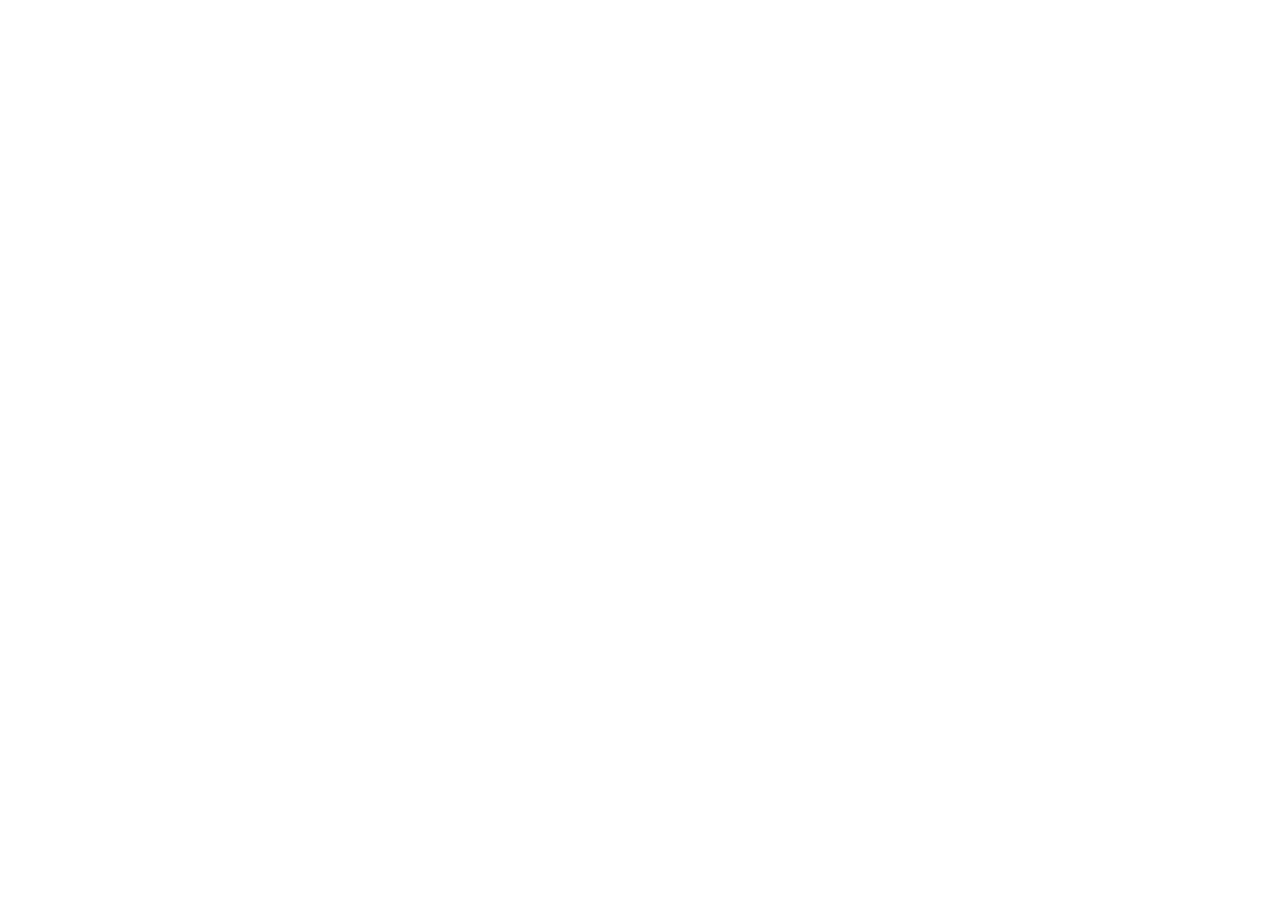
==== index.html @ b5d24f2c "Add files via upload" ====
<!doctype html><html lang="id"><head><meta charset="utf-8"><meta name="viewport" content="width=device-width,initial-scale=1"><title>Admin - Poltekkes Kemenkes Aceh</title></head><body><script src="https://unpkg.com/netlify-cms@2.10.192/dist/netlify-cms.js"></script></body></html>
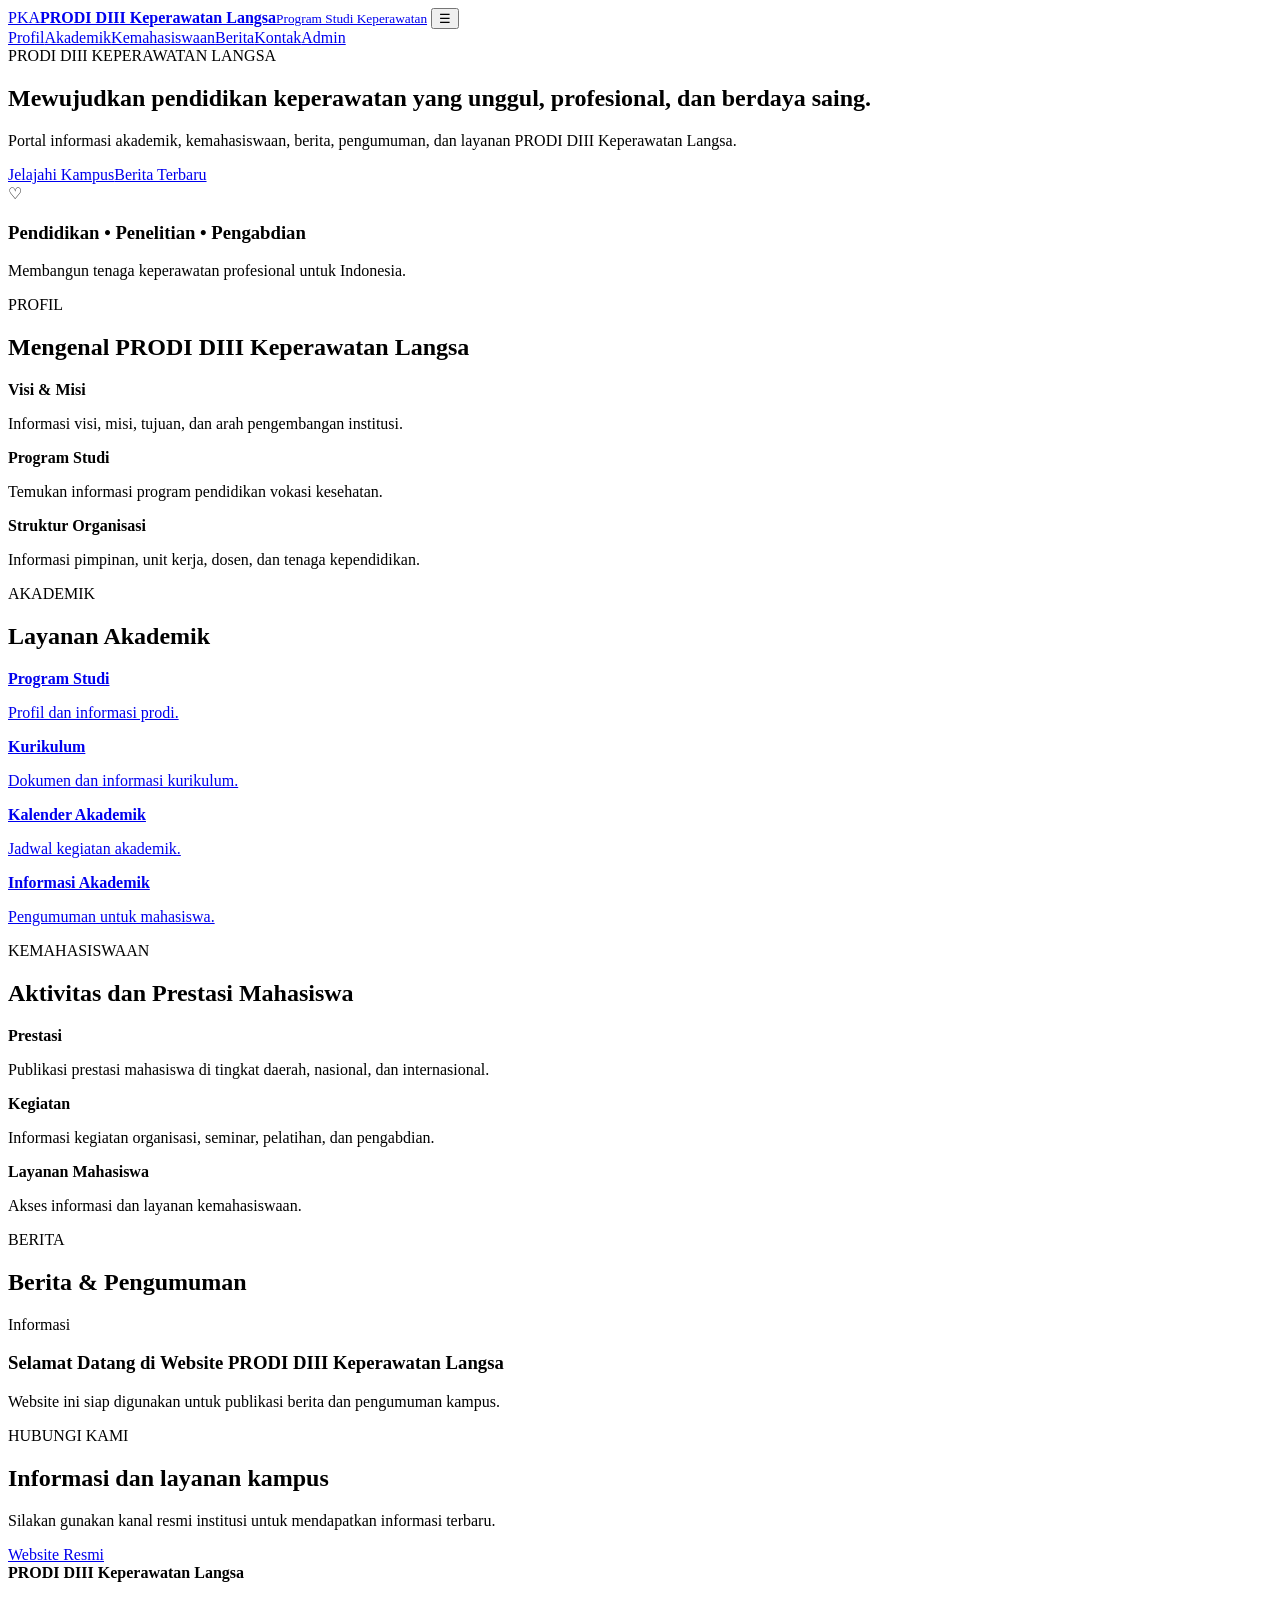
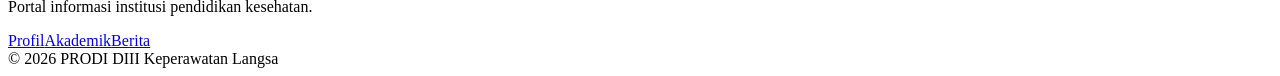
==== commit 281ce870: "Update index.html" ====
--- a/index.html
+++ b/index.html
@@ -1 +1,26 @@
-<!doctype html><html lang="id"><head><meta charset="utf-8"><meta name="viewport" content="width=device-width,initial-scale=1"><title>Admin - Poltekkes Kemenkes Aceh</title></head><body><script src="https://unpkg.com/netlify-cms@2.10.192/dist/netlify-cms.js"></script></body></html>+<!doctype html>
+<html lang="id">
+<head>
+<meta charset="utf-8"><meta name="viewport" content="width=device-width,initial-scale=1">
+<title>PRODI DIII Keperawatan Langsa</title><meta name="description" content="Website resmi PRODI DIII Keperawatan Langsa">
+<link rel="stylesheet" href="assets/style.css">
+</head>
+<body>
+<header class="header"><div class="container nav">
+<a class="brand" href="/"><span class="logo">PKA</span><span><b>PRODI DIII Keperawatan Langsa</b><small>Program Studi Keperawatan</small></span></a>
+<button class="menu" onclick="document.querySelector('.links').classList.toggle('show')">☰</button>
+<nav class="links"><a href="#profil">Profil</a><a href="#akademik">Akademik</a><a href="#kemahasiswaan">Kemahasiswaan</a><a href="#berita">Berita</a><a href="#kontak">Kontak</a><a class="admin" href="/admin/">Admin</a></nav>
+</div></header>
+<main>
+<section class="hero"><div class="container hero-grid"><div><span class="eyebrow">PRODI DIII KEPERAWATAN LANGSA</span><h1>Mewujudkan pendidikan keperawatan yang unggul, profesional, dan berdaya saing.</h1><p>Portal informasi akademik, kemahasiswaan, berita, pengumuman, dan layanan PRODI DIII Keperawatan Langsa.</p><div class="actions"><a class="btn primary" href="#profil">Jelajahi Kampus</a><a class="btn" href="#berita">Berita Terbaru</a></div></div><div class="hero-card"><div class="circle">♡</div><h3>Pendidikan • Penelitian • Pengabdian</h3><p>Membangun tenaga keperawatan profesional untuk Indonesia.</p></div></div></section>
+<section id="profil" class="section"><div class="container"><div class="section-head"><span>PROFIL</span><h2>Mengenal PRODI DIII Keperawatan Langsa</h2></div><div class="cards three"><article><b>Visi & Misi</b><p>Informasi visi, misi, tujuan, dan arah pengembangan institusi.</p></article><article><b>Program Studi</b><p>Temukan informasi program pendidikan vokasi kesehatan.</p></article><article><b>Struktur Organisasi</b><p>Informasi pimpinan, unit kerja, dosen, dan tenaga kependidikan.</p></article></div></div></section>
+<section id="akademik" class="section soft"><div class="container"><div class="section-head"><span>AKADEMIK</span><h2>Layanan Akademik</h2></div><div class="cards four"><a href="#"><b>Program Studi</b><p>Profil dan informasi prodi.</p></a><a href="#"><b>Kurikulum</b><p>Dokumen dan informasi kurikulum.</p></a><a href="#"><b>Kalender Akademik</b><p>Jadwal kegiatan akademik.</p></a><a href="#"><b>Informasi Akademik</b><p>Pengumuman untuk mahasiswa.</p></a></div></div></section>
+<section id="kemahasiswaan" class="section"><div class="container"><div class="section-head"><span>KEMAHASISWAAN</span><h2>Aktivitas dan Prestasi Mahasiswa</h2></div><div class="cards three"><article><b>Prestasi</b><p>Publikasi prestasi mahasiswa di tingkat daerah, nasional, dan internasional.</p></article><article><b>Kegiatan</b><p>Informasi kegiatan organisasi, seminar, pelatihan, dan pengabdian.</p></article><article><b>Layanan Mahasiswa</b><p>Akses informasi dan layanan kemahasiswaan.</p></article></div></div></section>
+<section id="berita" class="section soft"><div class="container"><div class="section-head"><span>BERITA</span><h2>Berita & Pengumuman</h2></div><div id="posts" class="posts"><article class="post"><span>Informasi</span><h3>Selamat Datang di Website PRODI DIII Keperawatan Langsa</h3><p>Website ini siap digunakan untuk publikasi berita dan pengumuman kampus.</p></article></div></div></section>
+<section id="kontak" class="section contact"><div class="container contact-box"><div><span>HUBUNGI KAMI</span><h2>Informasi dan layanan kampus</h2><p>Silakan gunakan kanal resmi institusi untuk mendapatkan informasi terbaru.</p></div><a class="btn primary" href="https://prokeplangsa.netlify.app/" target="_blank" rel="noopener">Website Resmi</a></div></section>
+</main>
+<footer><div class="container footer"><div><b>PRODI DIII Keperawatan Langsa</b><p>Portal informasi institusi pendidikan kesehatan.</p></div><div><a href="#profil">Profil</a><a href="#akademik">Akademik</a><a href="#berita">Berita</a></div></div><div class="copyright">© 2026 PRODI DIII Keperawatan Langsa</div></footer>
+<script>
+fetch('/content/posts/index.json').then(r=>r.ok?r.json():[]).then(posts=>{if(!Array.isArray(posts)||!posts.length)return;document.getElementById('posts').innerHTML=posts.slice(0,6).map(p=>`<article class="post"><span>${p.category||'Berita'}</span><h3>${p.title}</h3><p>${p.description||''}</p></article>`).join('')}).catch(()=>{});
+</script>
+</body></html>
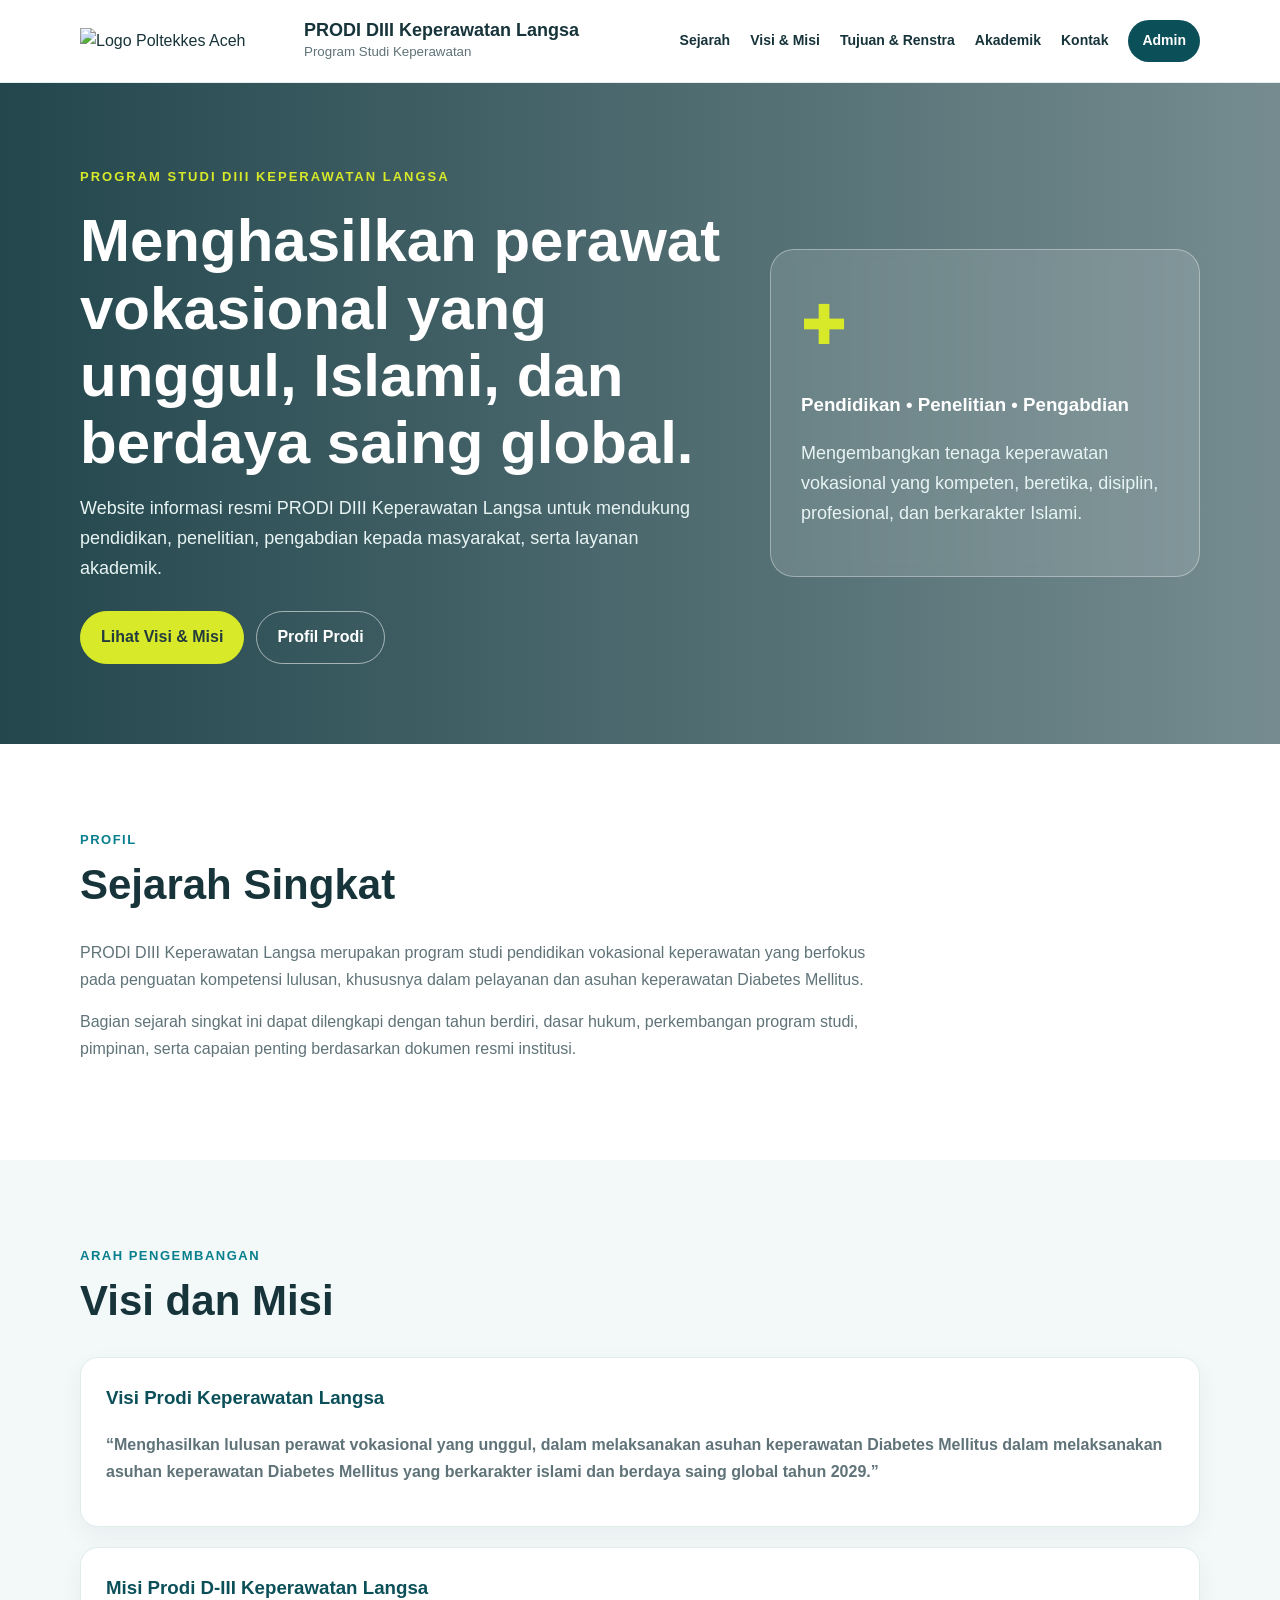
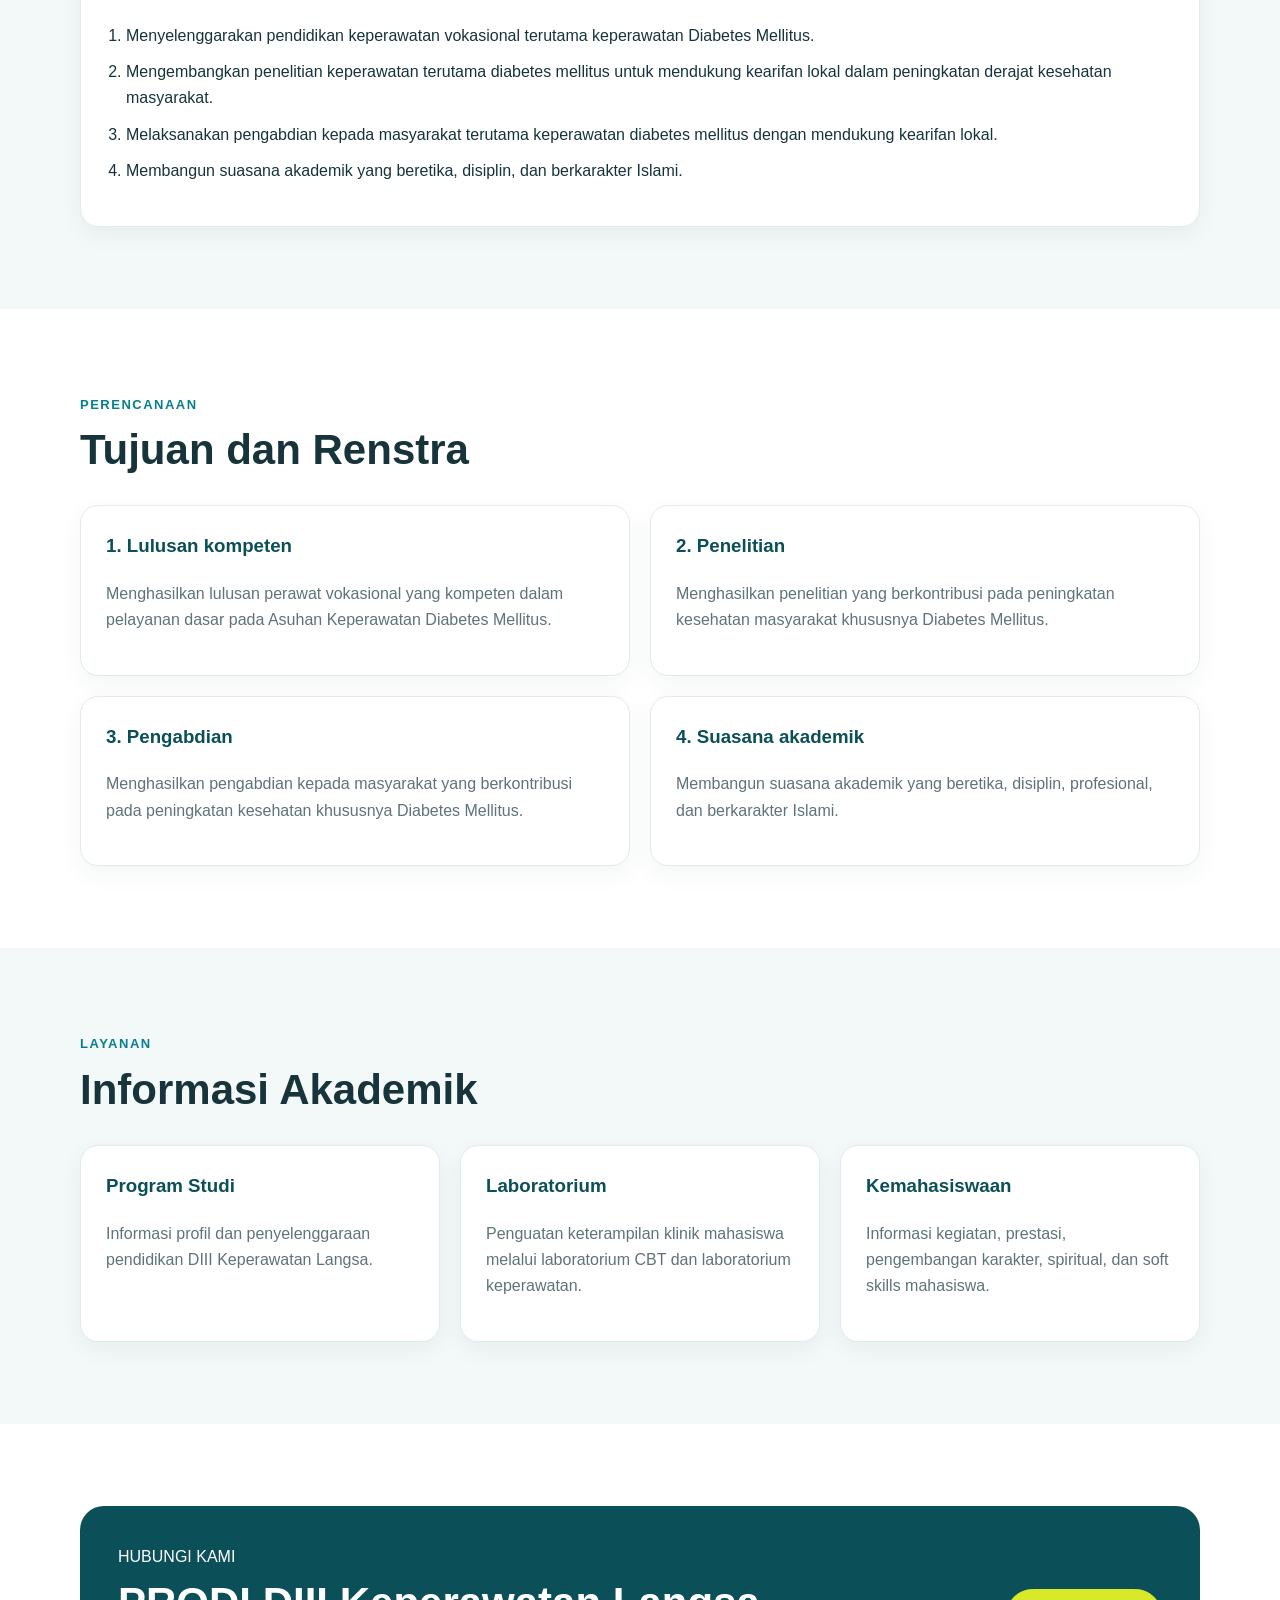
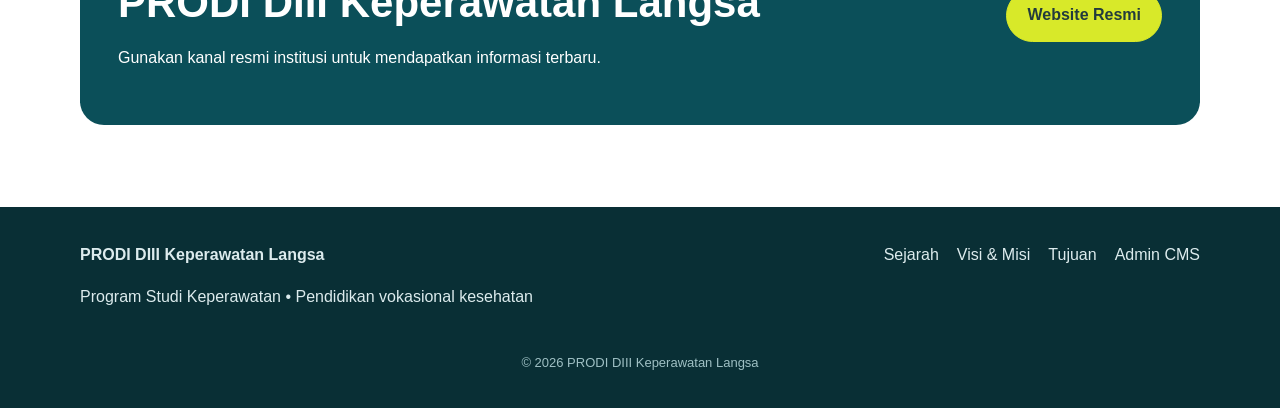
==== commit e42d20fc: "Add files via upload" ====
--- a/index.html
+++ b/index.html
@@ -1,26 +1,175 @@
 <!doctype html>
 <html lang="id">
 <head>
-<meta charset="utf-8"><meta name="viewport" content="width=device-width,initial-scale=1">
-<title>PRODI DIII Keperawatan Langsa</title><meta name="description" content="Website resmi PRODI DIII Keperawatan Langsa">
-<link rel="stylesheet" href="assets/style.css">
+  <meta charset="utf-8">
+  <meta name="viewport" content="width=device-width,initial-scale=1">
+  <title>PRODI DIII Keperawatan Langsa</title>
+  <meta name="description" content="Website resmi Program Studi DIII Keperawatan Langsa">
+  <style>
+    :root{--primary:#087f8c;--secondary:#0b4f59;--accent:#d8e929;--ink:#17343a;--muted:#5f7378;--light:#f3f8f8;--white:#fff}
+    *{box-sizing:border-box;scroll-behavior:smooth}
+    body{margin:0;font-family:Arial,Helvetica,sans-serif;color:var(--ink);line-height:1.65;background:#fff}
+    a{text-decoration:none;color:inherit}
+    .container{width:min(1120px,92%);margin:auto}
+    .header{position:sticky;top:0;z-index:20;background:rgba(255,255,255,.96);border-bottom:1px solid #e5eeee;backdrop-filter:blur(8px)}
+    .nav{min-height:82px;display:flex;align-items:center;justify-content:space-between;gap:20px}
+    .brand{display:flex;align-items:center;gap:14px;min-width:0}
+    .brand img{width:210px;max-height:62px;object-fit:contain}
+    .brand-text{display:flex;flex-direction:column}
+    .brand-text b{font-size:18px;line-height:1.25}
+    .brand-text small{color:var(--muted)}
+    .links{display:flex;align-items:center;gap:20px;font-size:14px;font-weight:700}
+    .links a:hover{color:var(--primary)}
+    .admin{padding:9px 14px;border-radius:999px;background:var(--secondary);color:#fff}
+    .menu{display:none;border:0;background:var(--secondary);color:#fff;border-radius:8px;padding:8px 12px;font-size:20px}
+    .hero{color:#fff;background:linear-gradient(90deg,rgba(4,45,52,.88),rgba(4,45,52,.55)),url("assets/background.jpg") center/cover;min-height:560px;display:flex;align-items:center}
+    .hero-grid{display:grid;grid-template-columns:1.2fr .8fr;gap:45px;align-items:center;padding:80px 0}
+    .eyebrow{color:var(--accent);font-size:13px;font-weight:800;letter-spacing:2px}
+    h1{font-size:clamp(34px,5vw,60px);line-height:1.12;margin:18px 0}
+    .hero p{font-size:18px;max-width:680px;color:#e8f4f4}
+    .actions{display:flex;flex-wrap:wrap;gap:12px;margin-top:28px}
+    .btn{display:inline-block;padding:12px 20px;border-radius:999px;border:1px solid rgba(255,255,255,.55);font-weight:800}
+    .btn.primary{background:var(--accent);color:#233b3d;border-color:var(--accent)}
+    .hero-card{background:rgba(255,255,255,.13);border:1px solid rgba(255,255,255,.35);padding:30px;border-radius:24px;backdrop-filter:blur(5px)}
+    .hero-card .symbol{font-size:55px;color:var(--accent)}
+    .section{padding:82px 0}
+    .soft{background:var(--light)}
+    .section-head{margin-bottom:30px}
+    .section-head span{color:var(--primary);font-weight:800;letter-spacing:1.5px;font-size:13px}
+    h2{font-size:clamp(28px,4vw,42px);line-height:1.2;margin:8px 0}
+    .lead{color:var(--muted);max-width:800px}
+    .cards{display:grid;gap:20px}
+    .three{grid-template-columns:repeat(3,1fr)}
+    .two{grid-template-columns:repeat(2,1fr)}
+    .card{background:#fff;border:1px solid #e0ebec;border-radius:18px;padding:25px;box-shadow:0 8px 24px rgba(17,66,72,.05)}
+    .card h3{margin-top:0;color:var(--secondary)}
+    .card p{color:var(--muted)}
+    .list{padding-left:20px}
+    .list li{margin:10px 0}
+    .contact-box{background:var(--secondary);color:#fff;border-radius:24px;padding:38px;display:flex;justify-content:space-between;align-items:center;gap:25px}
+    footer{background:#092f35;color:#dcebed;padding:35px 0}
+    .footer{display:flex;justify-content:space-between;gap:25px;flex-wrap:wrap}
+    .footer-links{display:flex;gap:18px;flex-wrap:wrap}
+    .copyright{text-align:center;color:#9fc0c4;margin-top:25px;font-size:13px}
+    @media(max-width:850px){
+      .links{display:none;position:absolute;left:4%;right:4%;top:78px;background:#fff;padding:18px;border:1px solid #e5eeee;border-radius:14px;flex-direction:column;align-items:stretch}
+      .links.show{display:flex}
+      .menu{display:block}
+      .hero-grid,.two,.three{grid-template-columns:1fr}
+      .hero{min-height:auto}
+      .hero-grid{padding:65px 0}
+      .brand img{width:145px}
+      .brand-text b{font-size:14px}
+      .brand-text small{font-size:12px}
+      .contact-box{align-items:flex-start;flex-direction:column}
+    }
+  </style>
 </head>
 <body>
-<header class="header"><div class="container nav">
-<a class="brand" href="/"><span class="logo">PKA</span><span><b>PRODI DIII Keperawatan Langsa</b><small>Program Studi Keperawatan</small></span></a>
-<button class="menu" onclick="document.querySelector('.links').classList.toggle('show')">☰</button>
-<nav class="links"><a href="#profil">Profil</a><a href="#akademik">Akademik</a><a href="#kemahasiswaan">Kemahasiswaan</a><a href="#berita">Berita</a><a href="#kontak">Kontak</a><a class="admin" href="/admin/">Admin</a></nav>
-</div></header>
+<header class="header">
+  <div class="container nav">
+    <a class="brand" href="/">
+      <img src="assets/logo.png" alt="Logo Poltekkes Aceh">
+      <span class="brand-text"><b>PRODI DIII Keperawatan Langsa</b><small>Program Studi Keperawatan</small></span>
+    </a>
+    <button class="menu" aria-label="Buka menu" onclick="document.querySelector('.links').classList.toggle('show')">☰</button>
+    <nav class="links">
+      <a href="#sejarah">Sejarah</a>
+      <a href="#visi-misi">Visi & Misi</a>
+      <a href="#tujuan">Tujuan & Renstra</a>
+      <a href="#akademik">Akademik</a>
+      <a href="#kontak">Kontak</a>
+      <a class="admin" href="/admin/">Admin</a>
+    </nav>
+  </div>
+</header>
+
 <main>
-<section class="hero"><div class="container hero-grid"><div><span class="eyebrow">PRODI DIII KEPERAWATAN LANGSA</span><h1>Mewujudkan pendidikan keperawatan yang unggul, profesional, dan berdaya saing.</h1><p>Portal informasi akademik, kemahasiswaan, berita, pengumuman, dan layanan PRODI DIII Keperawatan Langsa.</p><div class="actions"><a class="btn primary" href="#profil">Jelajahi Kampus</a><a class="btn" href="#berita">Berita Terbaru</a></div></div><div class="hero-card"><div class="circle">♡</div><h3>Pendidikan • Penelitian • Pengabdian</h3><p>Membangun tenaga keperawatan profesional untuk Indonesia.</p></div></div></section>
-<section id="profil" class="section"><div class="container"><div class="section-head"><span>PROFIL</span><h2>Mengenal PRODI DIII Keperawatan Langsa</h2></div><div class="cards three"><article><b>Visi & Misi</b><p>Informasi visi, misi, tujuan, dan arah pengembangan institusi.</p></article><article><b>Program Studi</b><p>Temukan informasi program pendidikan vokasi kesehatan.</p></article><article><b>Struktur Organisasi</b><p>Informasi pimpinan, unit kerja, dosen, dan tenaga kependidikan.</p></article></div></div></section>
-<section id="akademik" class="section soft"><div class="container"><div class="section-head"><span>AKADEMIK</span><h2>Layanan Akademik</h2></div><div class="cards four"><a href="#"><b>Program Studi</b><p>Profil dan informasi prodi.</p></a><a href="#"><b>Kurikulum</b><p>Dokumen dan informasi kurikulum.</p></a><a href="#"><b>Kalender Akademik</b><p>Jadwal kegiatan akademik.</p></a><a href="#"><b>Informasi Akademik</b><p>Pengumuman untuk mahasiswa.</p></a></div></div></section>
-<section id="kemahasiswaan" class="section"><div class="container"><div class="section-head"><span>KEMAHASISWAAN</span><h2>Aktivitas dan Prestasi Mahasiswa</h2></div><div class="cards three"><article><b>Prestasi</b><p>Publikasi prestasi mahasiswa di tingkat daerah, nasional, dan internasional.</p></article><article><b>Kegiatan</b><p>Informasi kegiatan organisasi, seminar, pelatihan, dan pengabdian.</p></article><article><b>Layanan Mahasiswa</b><p>Akses informasi dan layanan kemahasiswaan.</p></article></div></div></section>
-<section id="berita" class="section soft"><div class="container"><div class="section-head"><span>BERITA</span><h2>Berita & Pengumuman</h2></div><div id="posts" class="posts"><article class="post"><span>Informasi</span><h3>Selamat Datang di Website PRODI DIII Keperawatan Langsa</h3><p>Website ini siap digunakan untuk publikasi berita dan pengumuman kampus.</p></article></div></div></section>
-<section id="kontak" class="section contact"><div class="container contact-box"><div><span>HUBUNGI KAMI</span><h2>Informasi dan layanan kampus</h2><p>Silakan gunakan kanal resmi institusi untuk mendapatkan informasi terbaru.</p></div><a class="btn primary" href="https://prokeplangsa.netlify.app/" target="_blank" rel="noopener">Website Resmi</a></div></section>
+<section class="hero">
+  <div class="container hero-grid">
+    <div>
+      <span class="eyebrow">PROGRAM STUDI DIII KEPERAWATAN LANGSA</span>
+      <h1>Menghasilkan perawat vokasional yang unggul, Islami, dan berdaya saing global.</h1>
+      <p>Website informasi resmi PRODI DIII Keperawatan Langsa untuk mendukung pendidikan, penelitian, pengabdian kepada masyarakat, serta layanan akademik.</p>
+      <div class="actions">
+        <a class="btn primary" href="#visi-misi">Lihat Visi & Misi</a>
+        <a class="btn" href="#sejarah">Profil Prodi</a>
+      </div>
+    </div>
+    <div class="hero-card">
+      <div class="symbol">✚</div>
+      <h3>Pendidikan • Penelitian • Pengabdian</h3>
+      <p>Mengembangkan tenaga keperawatan vokasional yang kompeten, beretika, disiplin, profesional, dan berkarakter Islami.</p>
+    </div>
+  </div>
+</section>
+
+<section id="sejarah" class="section">
+  <div class="container">
+    <div class="section-head"><span>PROFIL</span><h2>Sejarah Singkat</h2></div>
+    <p class="lead">PRODI DIII Keperawatan Langsa merupakan program studi pendidikan vokasional keperawatan yang berfokus pada penguatan kompetensi lulusan, khususnya dalam pelayanan dan asuhan keperawatan Diabetes Mellitus.</p>
+    <p class="lead">Bagian sejarah singkat ini dapat dilengkapi dengan tahun berdiri, dasar hukum, perkembangan program studi, pimpinan, serta capaian penting berdasarkan dokumen resmi institusi.</p>
+  </div>
+</section>
+
+<section id="visi-misi" class="section soft">
+  <div class="container">
+    <div class="section-head"><span>ARAH PENGEMBANGAN</span><h2>Visi dan Misi</h2></div>
+    <div class="card">
+      <h3>Visi Prodi Keperawatan Langsa</h3>
+      <p><strong>“Menghasilkan lulusan perawat vokasional yang unggul, dalam melaksanakan asuhan keperawatan Diabetes Mellitus dalam melaksanakan asuhan keperawatan Diabetes Mellitus yang berkarakter islami dan berdaya saing global tahun 2029.”</strong></p>
+    </div>
+    <div class="card" style="margin-top:20px">
+      <h3>Misi Prodi D-III Keperawatan Langsa</h3>
+      <ol class="list">
+        <li>Menyelenggarakan pendidikan keperawatan vokasional terutama keperawatan Diabetes Mellitus.</li>
+        <li>Mengembangkan penelitian keperawatan terutama diabetes mellitus untuk mendukung kearifan lokal dalam peningkatan derajat kesehatan masyarakat.</li>
+        <li>Melaksanakan pengabdian kepada masyarakat terutama keperawatan diabetes mellitus dengan mendukung kearifan lokal.</li>
+        <li>Membangun suasana akademik yang beretika, disiplin, dan berkarakter Islami.</li>
+      </ol>
+    </div>
+  </div>
+</section>
+
+<section id="tujuan" class="section">
+  <div class="container">
+    <div class="section-head"><span>PERENCANAAN</span><h2>Tujuan dan Renstra</h2></div>
+    <div class="cards two">
+      <article class="card"><h3>1. Lulusan kompeten</h3><p>Menghasilkan lulusan perawat vokasional yang kompeten dalam pelayanan dasar pada Asuhan Keperawatan Diabetes Mellitus.</p></article>
+      <article class="card"><h3>2. Penelitian</h3><p>Menghasilkan penelitian yang berkontribusi pada peningkatan kesehatan masyarakat khususnya Diabetes Mellitus.</p></article>
+      <article class="card"><h3>3. Pengabdian</h3><p>Menghasilkan pengabdian kepada masyarakat yang berkontribusi pada peningkatan kesehatan khususnya Diabetes Mellitus.</p></article>
+      <article class="card"><h3>4. Suasana akademik</h3><p>Membangun suasana akademik yang beretika, disiplin, profesional, dan berkarakter Islami.</p></article>
+    </div>
+  </div>
+</section>
+
+<section id="akademik" class="section soft">
+  <div class="container">
+    <div class="section-head"><span>LAYANAN</span><h2>Informasi Akademik</h2></div>
+    <div class="cards three">
+      <article class="card"><h3>Program Studi</h3><p>Informasi profil dan penyelenggaraan pendidikan DIII Keperawatan Langsa.</p></article>
+      <article class="card"><h3>Laboratorium</h3><p>Penguatan keterampilan klinik mahasiswa melalui laboratorium CBT dan laboratorium keperawatan.</p></article>
+      <article class="card"><h3>Kemahasiswaan</h3><p>Informasi kegiatan, prestasi, pengembangan karakter, spiritual, dan soft skills mahasiswa.</p></article>
+    </div>
+  </div>
+</section>
+
+<section id="kontak" class="section">
+  <div class="container">
+    <div class="contact-box">
+      <div><span>HUBUNGI KAMI</span><h2>PRODI DIII Keperawatan Langsa</h2><p>Gunakan kanal resmi institusi untuk mendapatkan informasi terbaru.</p></div>
+      <a class="btn primary" href="https://prokeplangsa.netlify.app/" target="_blank" rel="noopener">Website Resmi</a>
+    </div>
+  </div>
+</section>
 </main>
-<footer><div class="container footer"><div><b>PRODI DIII Keperawatan Langsa</b><p>Portal informasi institusi pendidikan kesehatan.</p></div><div><a href="#profil">Profil</a><a href="#akademik">Akademik</a><a href="#berita">Berita</a></div></div><div class="copyright">© 2026 PRODI DIII Keperawatan Langsa</div></footer>
-<script>
-fetch('/content/posts/index.json').then(r=>r.ok?r.json():[]).then(posts=>{if(!Array.isArray(posts)||!posts.length)return;document.getElementById('posts').innerHTML=posts.slice(0,6).map(p=>`<article class="post"><span>${p.category||'Berita'}</span><h3>${p.title}</h3><p>${p.description||''}</p></article>`).join('')}).catch(()=>{});
-</script>
-</body></html>
+
+<footer>
+  <div class="container footer">
+    <div><b>PRODI DIII Keperawatan Langsa</b><p>Program Studi Keperawatan • Pendidikan vokasional kesehatan</p></div>
+    <div class="footer-links"><a href="#sejarah">Sejarah</a><a href="#visi-misi">Visi & Misi</a><a href="#tujuan">Tujuan</a><a href="/admin/">Admin CMS</a></div>
+  </div>
+  <div class="copyright">© 2026 PRODI DIII Keperawatan Langsa</div>
+</footer>
+</body>
+</html>
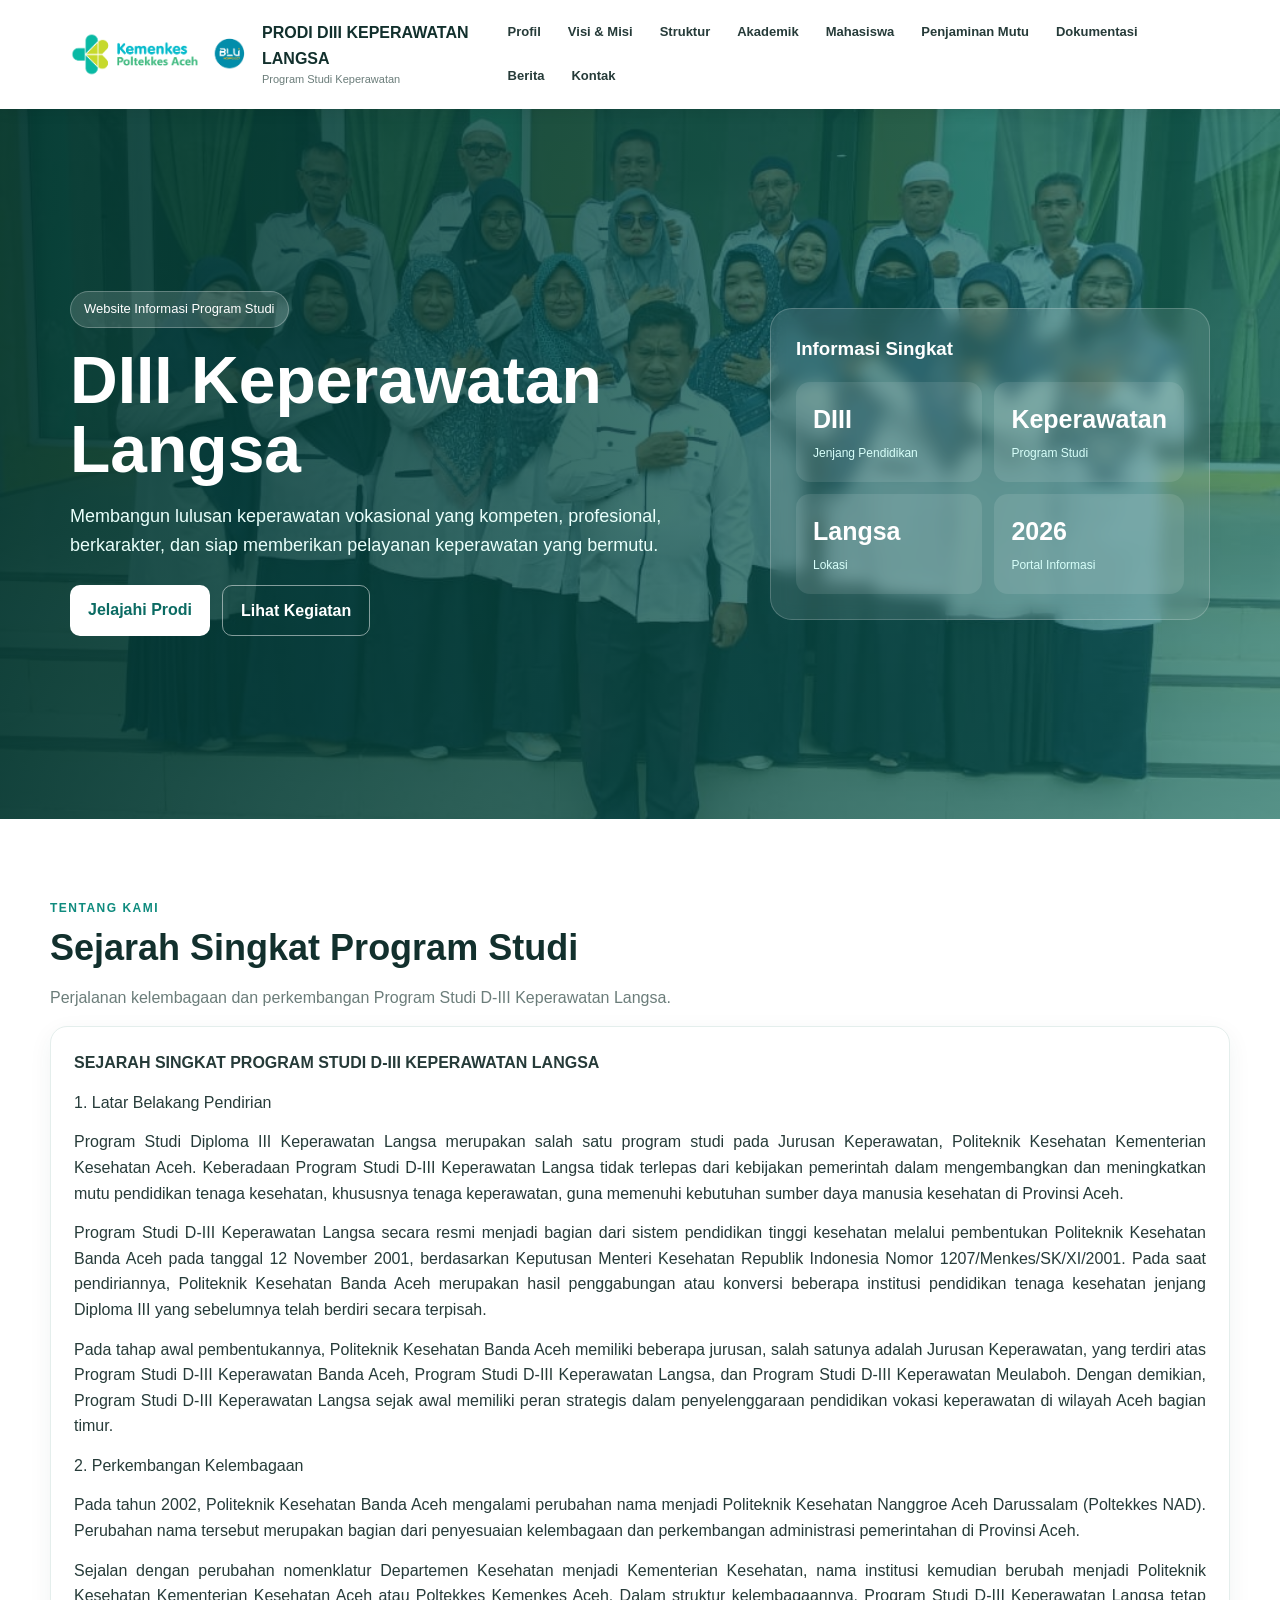
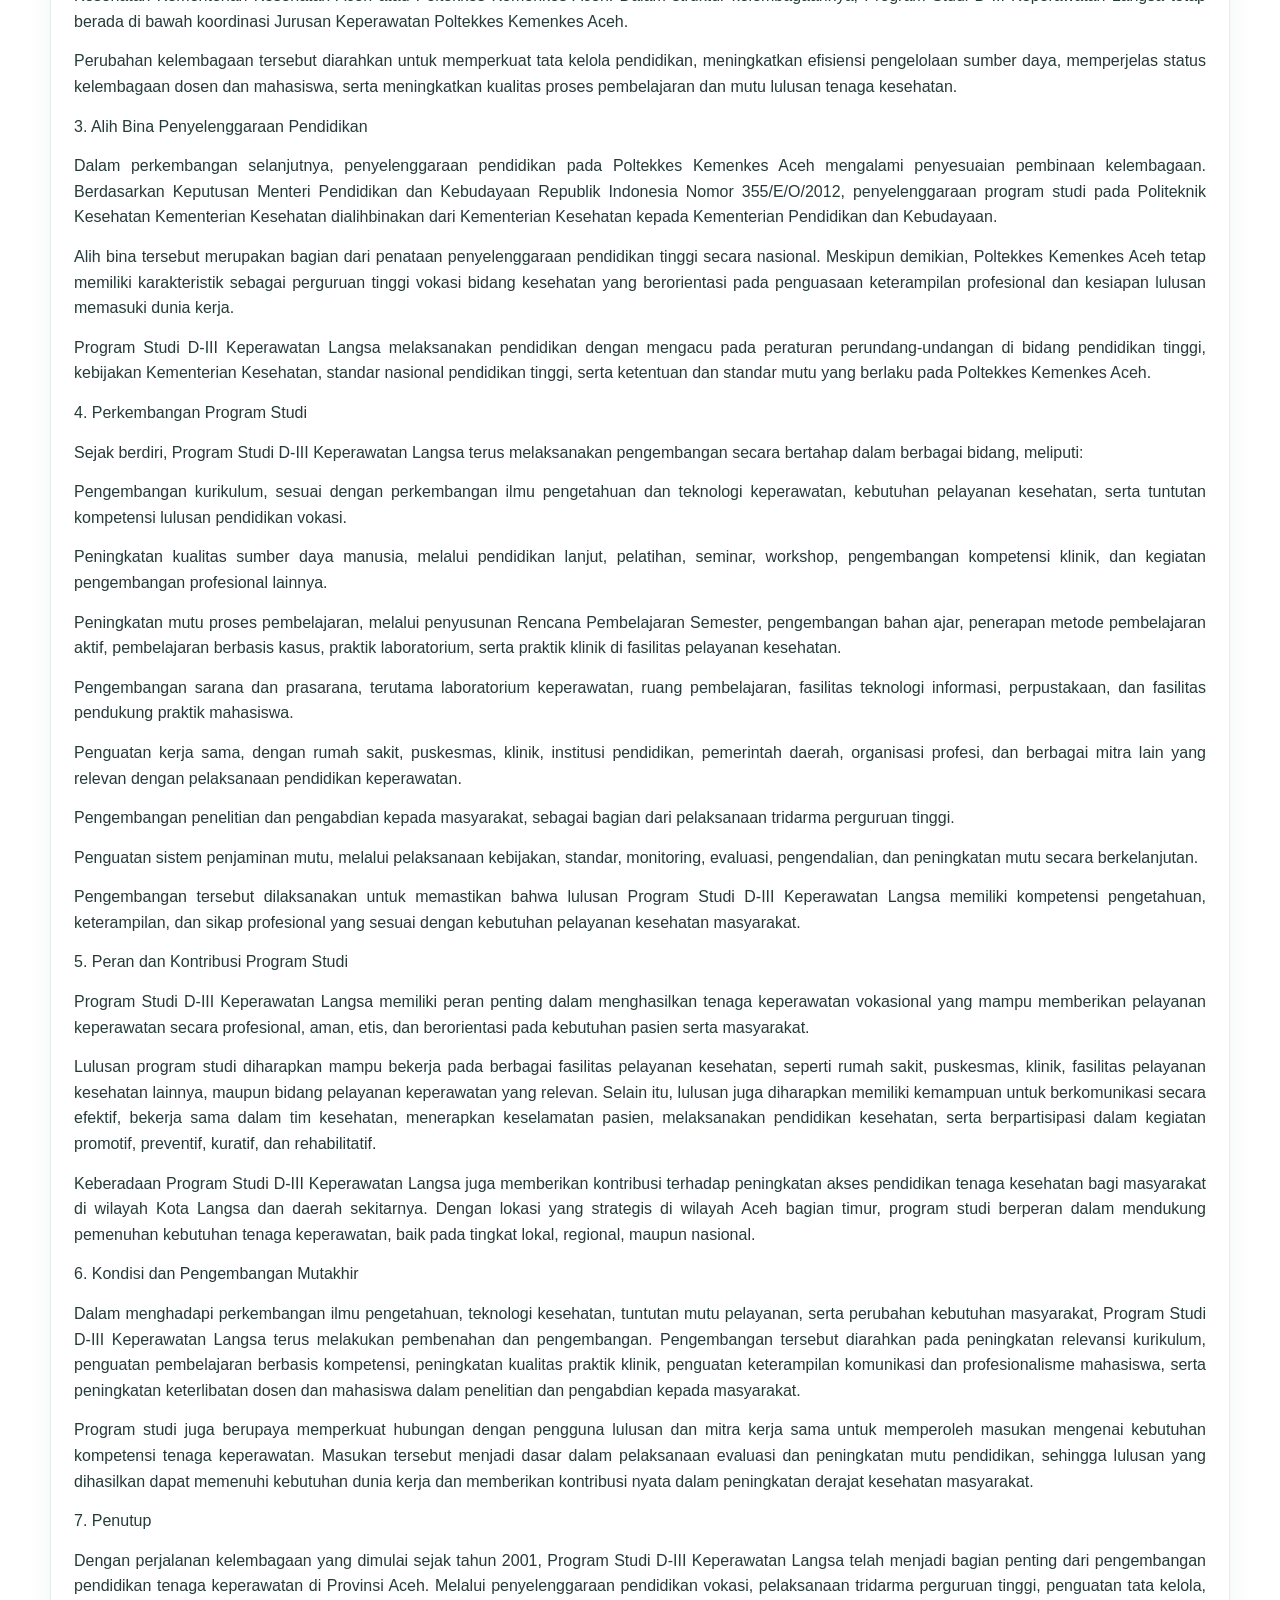
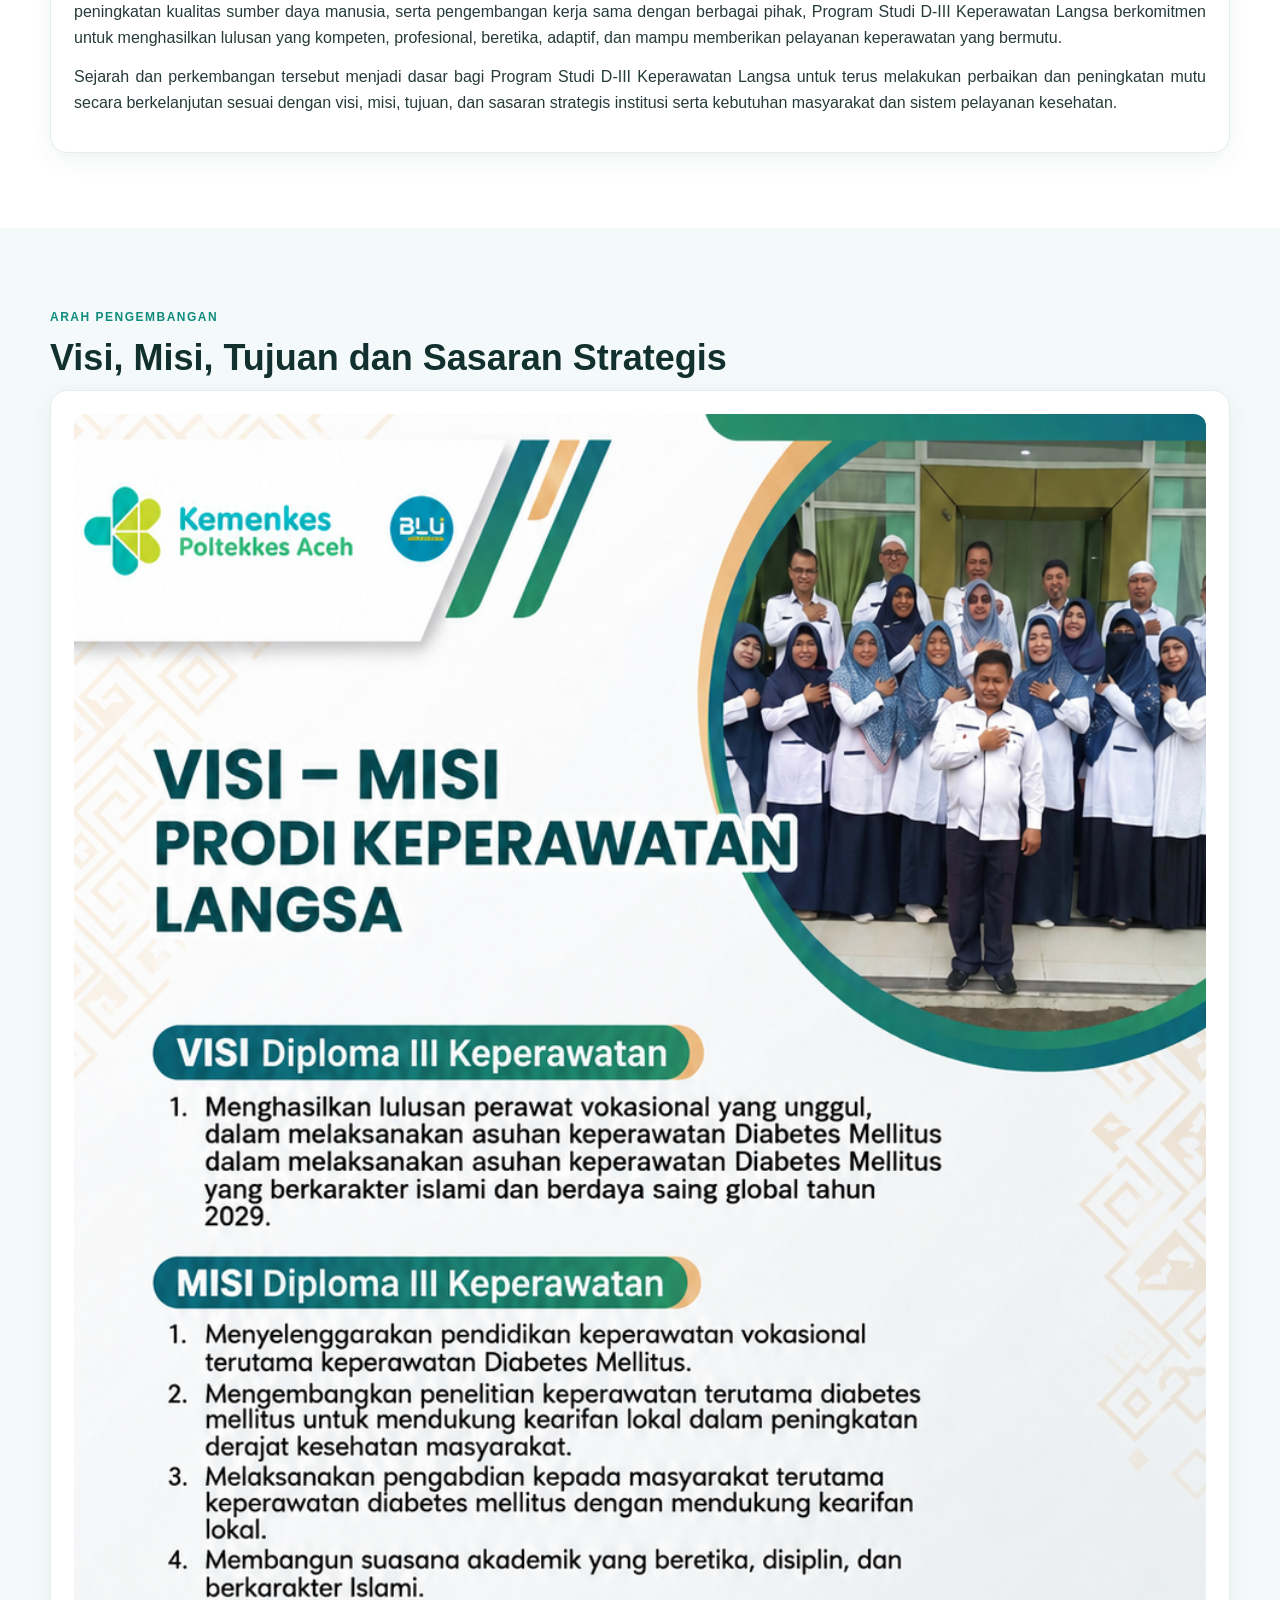
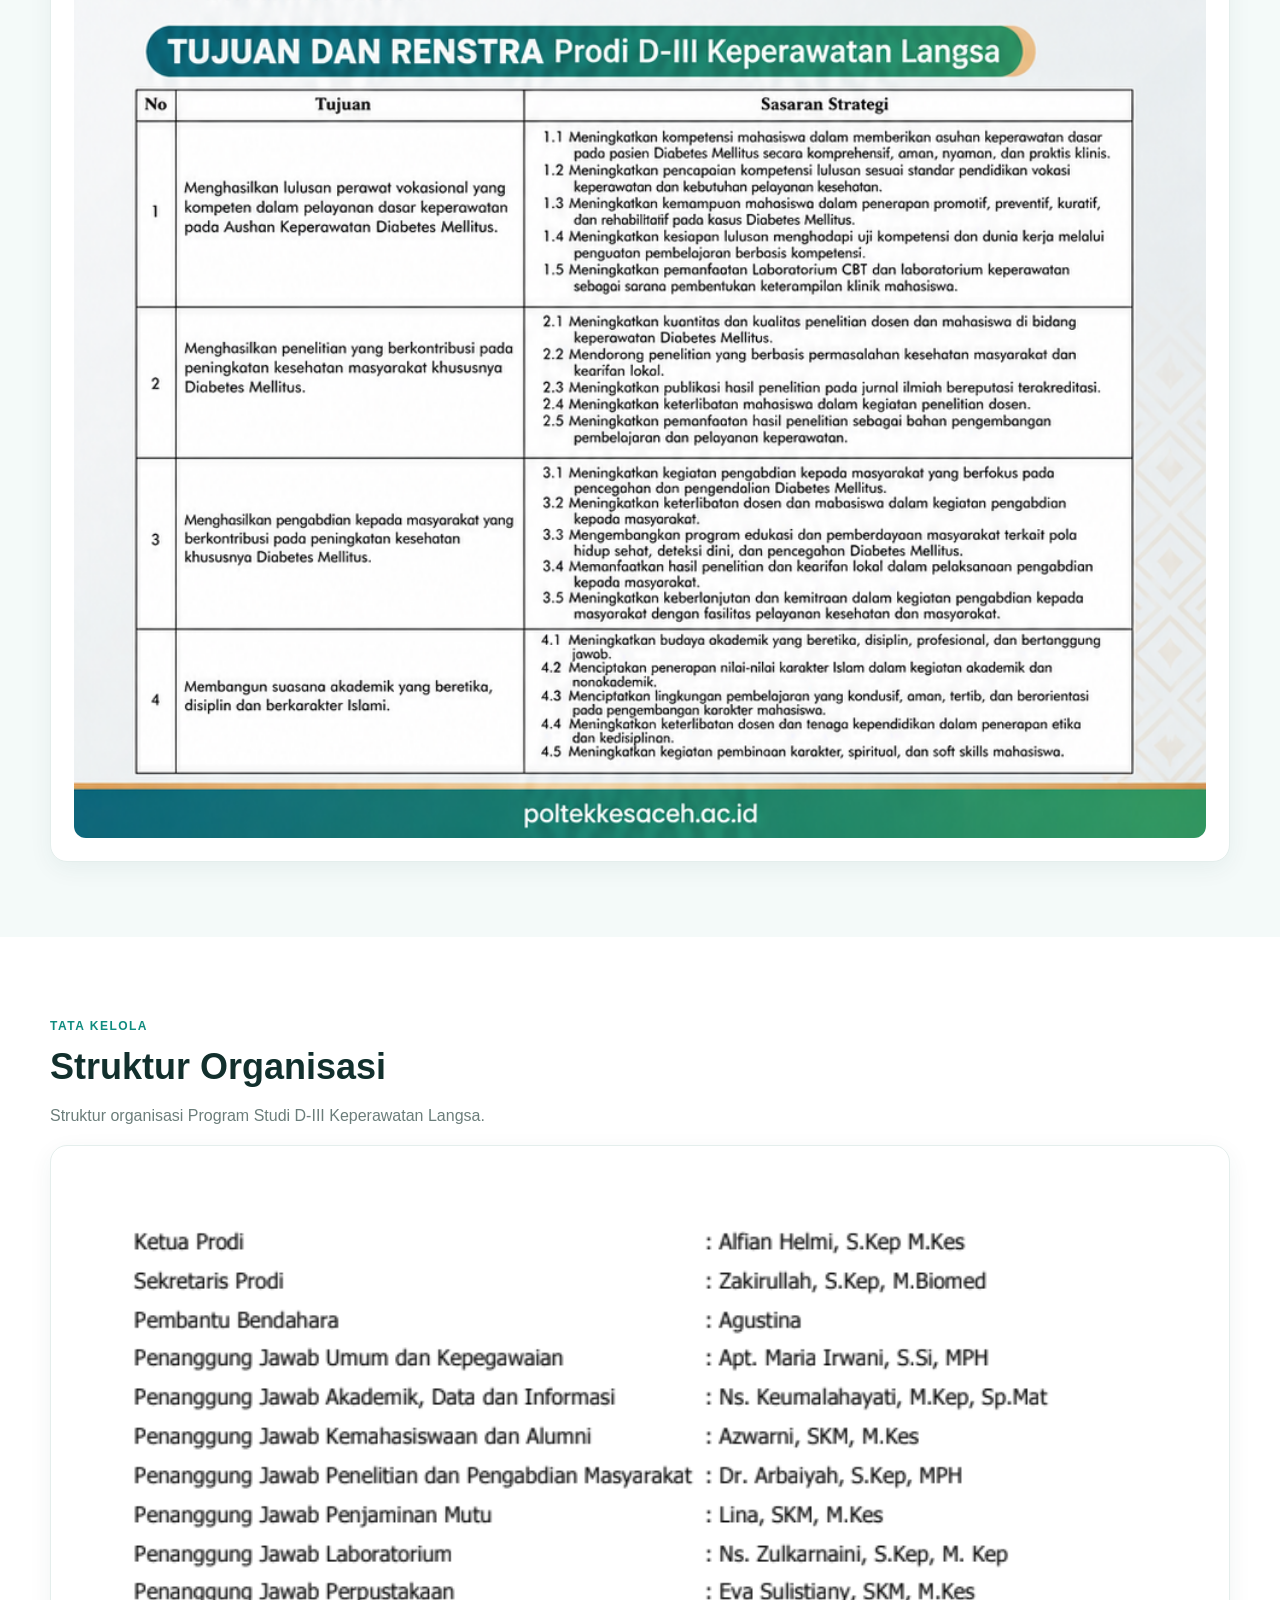
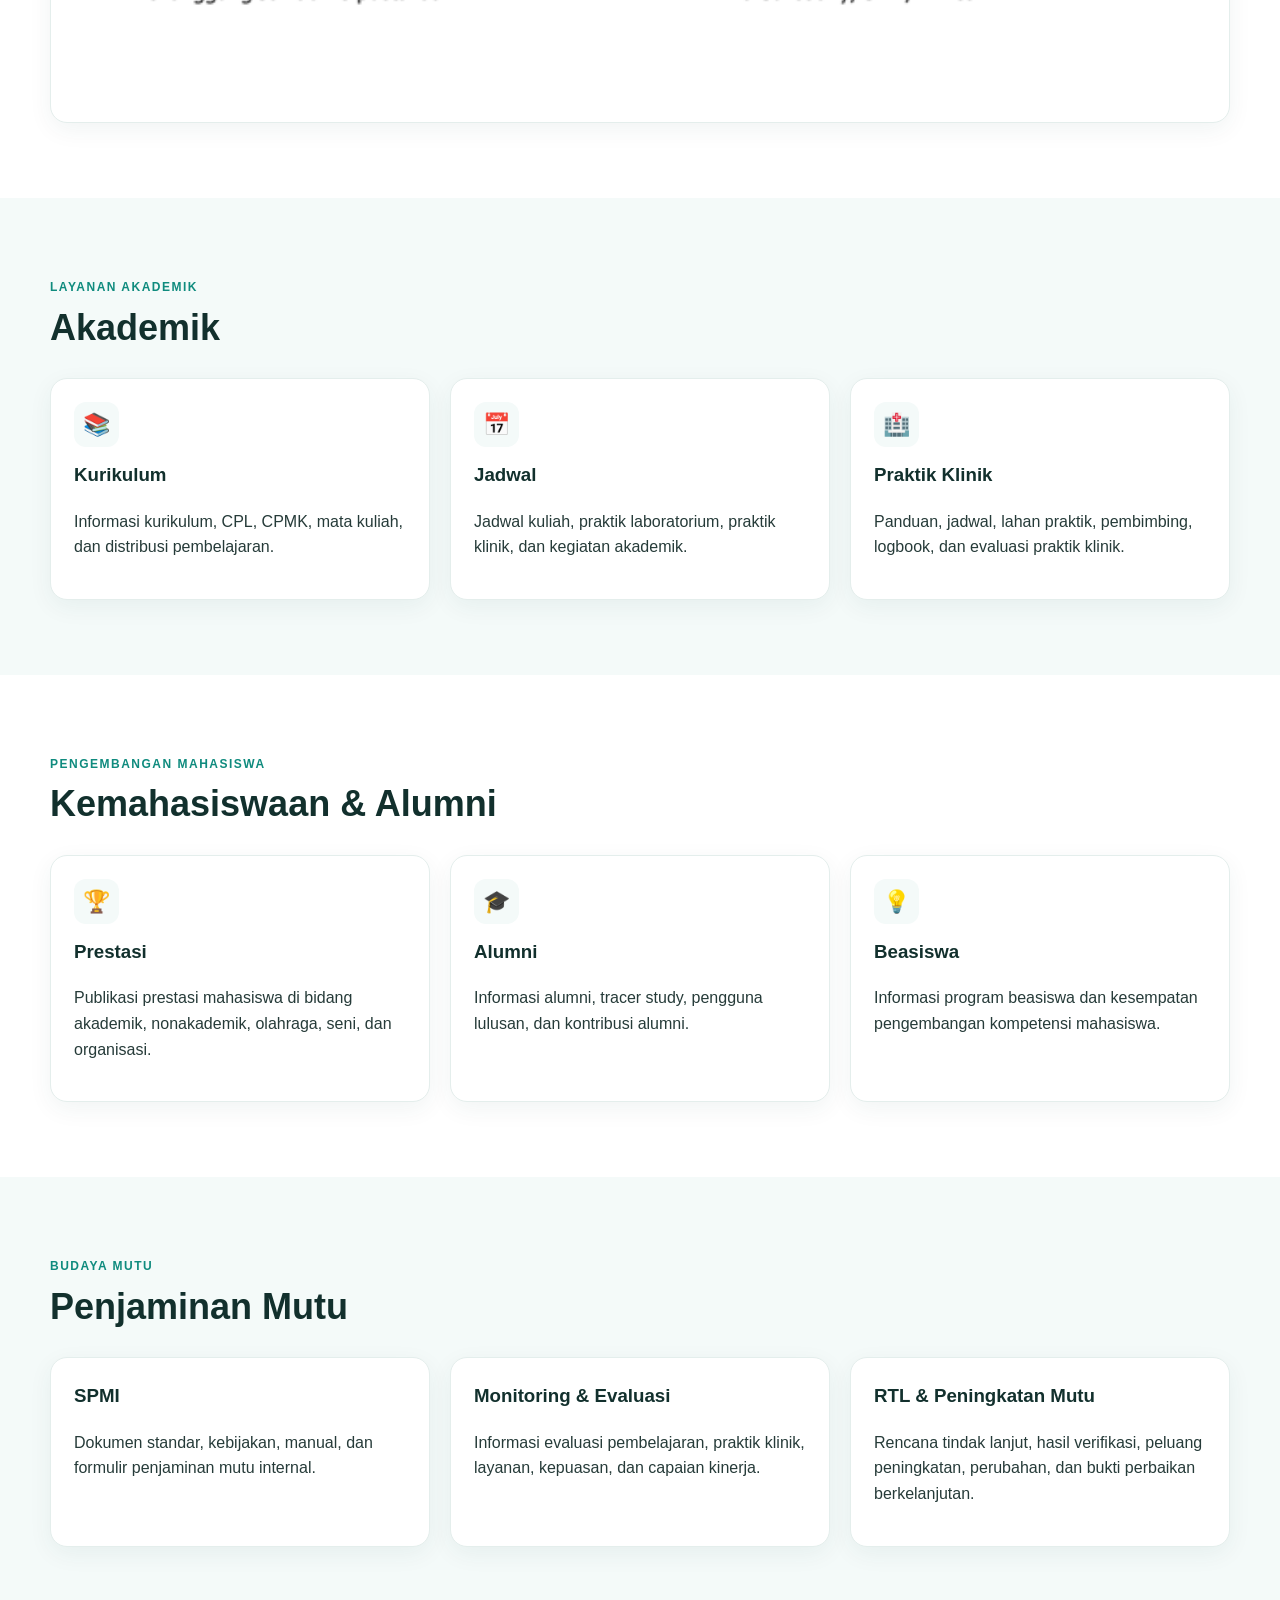
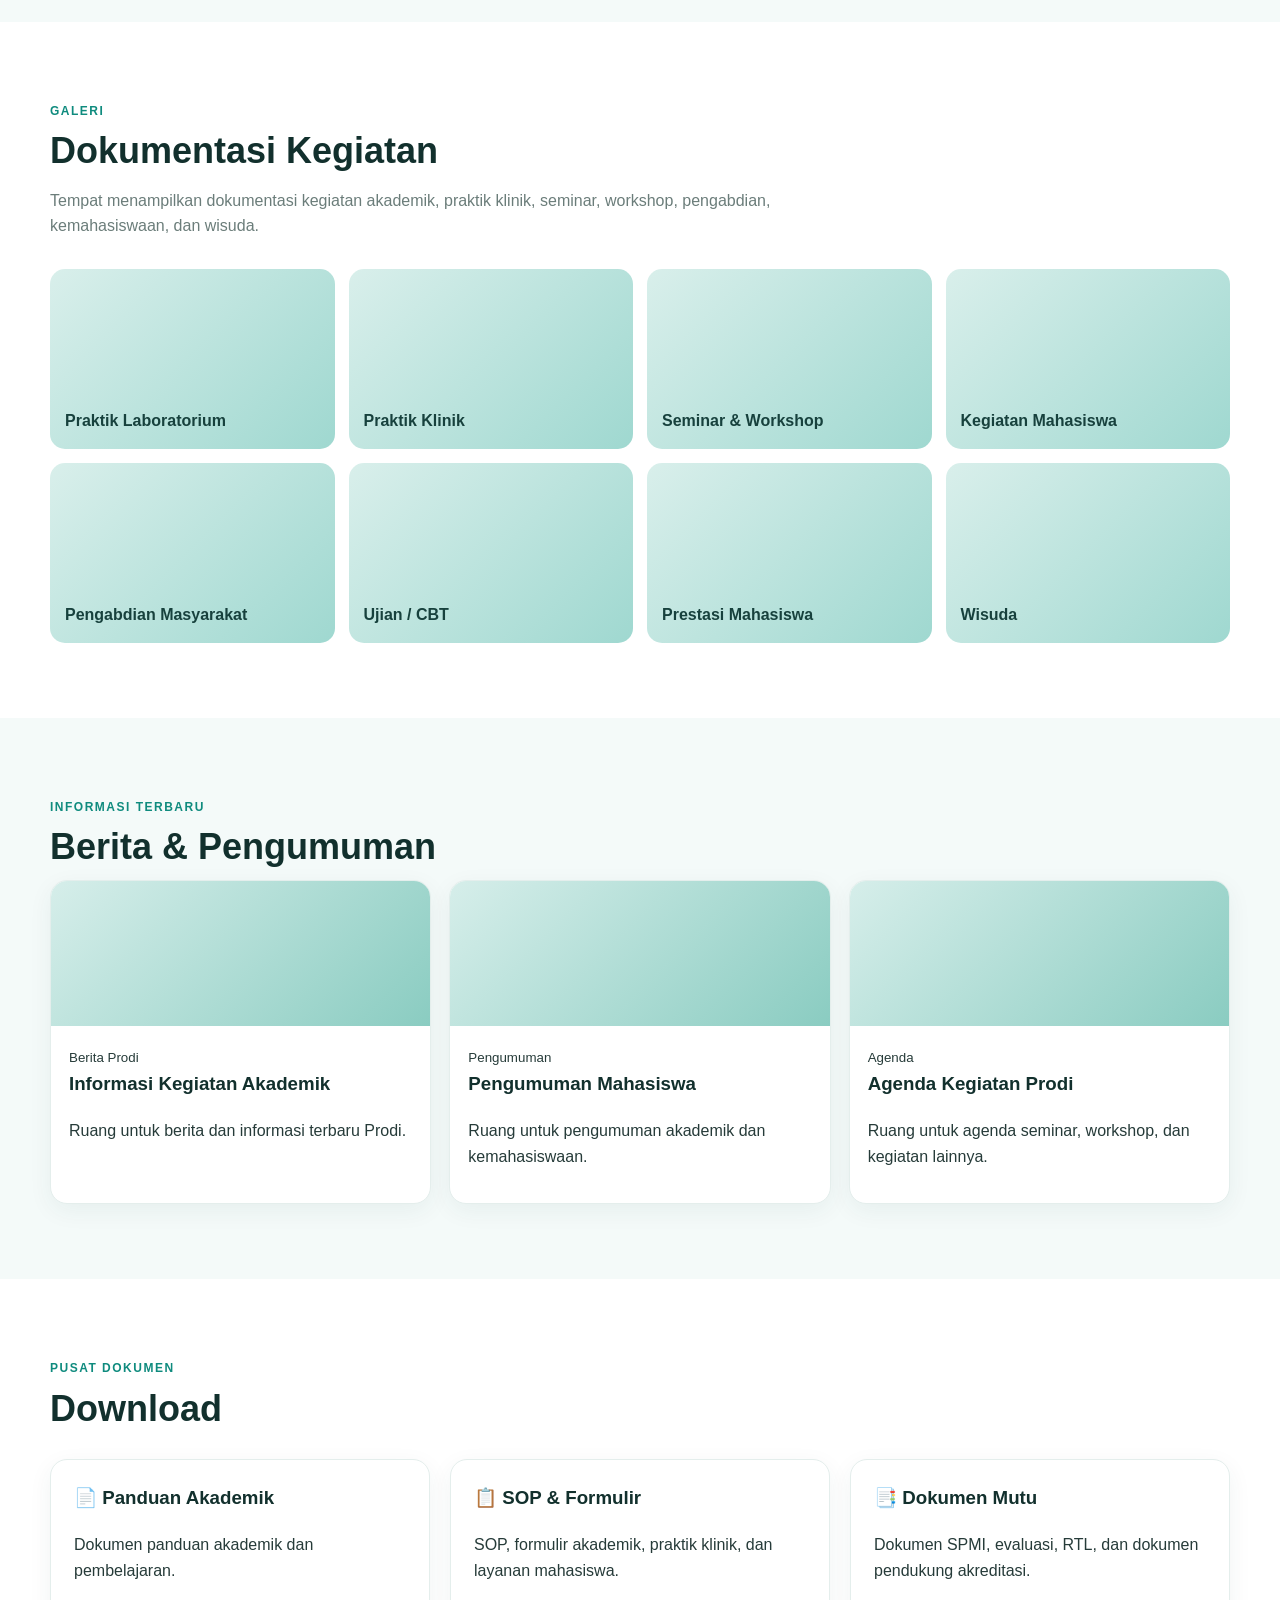
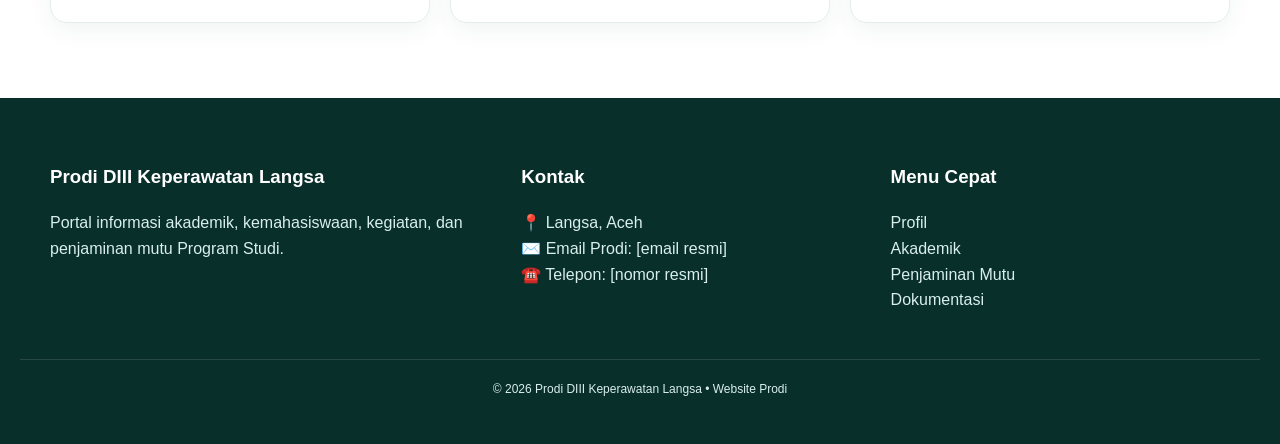
==== commit 71fbfd9a: "Add files via upload" ====
--- a/index.html
+++ b/index.html
@@ -1,175 +1,169 @@
-<!doctype html>
+<!DOCTYPE html>
 <html lang="id">
 <head>
-  <meta charset="utf-8">
-  <meta name="viewport" content="width=device-width,initial-scale=1">
-  <title>PRODI DIII Keperawatan Langsa</title>
-  <meta name="description" content="Website resmi Program Studi DIII Keperawatan Langsa">
-  <style>
-    :root{--primary:#087f8c;--secondary:#0b4f59;--accent:#d8e929;--ink:#17343a;--muted:#5f7378;--light:#f3f8f8;--white:#fff}
-    *{box-sizing:border-box;scroll-behavior:smooth}
-    body{margin:0;font-family:Arial,Helvetica,sans-serif;color:var(--ink);line-height:1.65;background:#fff}
-    a{text-decoration:none;color:inherit}
-    .container{width:min(1120px,92%);margin:auto}
-    .header{position:sticky;top:0;z-index:20;background:rgba(255,255,255,.96);border-bottom:1px solid #e5eeee;backdrop-filter:blur(8px)}
-    .nav{min-height:82px;display:flex;align-items:center;justify-content:space-between;gap:20px}
-    .brand{display:flex;align-items:center;gap:14px;min-width:0}
-    .brand img{width:210px;max-height:62px;object-fit:contain}
-    .brand-text{display:flex;flex-direction:column}
-    .brand-text b{font-size:18px;line-height:1.25}
-    .brand-text small{color:var(--muted)}
-    .links{display:flex;align-items:center;gap:20px;font-size:14px;font-weight:700}
-    .links a:hover{color:var(--primary)}
-    .admin{padding:9px 14px;border-radius:999px;background:var(--secondary);color:#fff}
-    .menu{display:none;border:0;background:var(--secondary);color:#fff;border-radius:8px;padding:8px 12px;font-size:20px}
-    .hero{color:#fff;background:linear-gradient(90deg,rgba(4,45,52,.88),rgba(4,45,52,.55)),url("assets/background.jpg") center/cover;min-height:560px;display:flex;align-items:center}
-    .hero-grid{display:grid;grid-template-columns:1.2fr .8fr;gap:45px;align-items:center;padding:80px 0}
-    .eyebrow{color:var(--accent);font-size:13px;font-weight:800;letter-spacing:2px}
-    h1{font-size:clamp(34px,5vw,60px);line-height:1.12;margin:18px 0}
-    .hero p{font-size:18px;max-width:680px;color:#e8f4f4}
-    .actions{display:flex;flex-wrap:wrap;gap:12px;margin-top:28px}
-    .btn{display:inline-block;padding:12px 20px;border-radius:999px;border:1px solid rgba(255,255,255,.55);font-weight:800}
-    .btn.primary{background:var(--accent);color:#233b3d;border-color:var(--accent)}
-    .hero-card{background:rgba(255,255,255,.13);border:1px solid rgba(255,255,255,.35);padding:30px;border-radius:24px;backdrop-filter:blur(5px)}
-    .hero-card .symbol{font-size:55px;color:var(--accent)}
-    .section{padding:82px 0}
-    .soft{background:var(--light)}
-    .section-head{margin-bottom:30px}
-    .section-head span{color:var(--primary);font-weight:800;letter-spacing:1.5px;font-size:13px}
-    h2{font-size:clamp(28px,4vw,42px);line-height:1.2;margin:8px 0}
-    .lead{color:var(--muted);max-width:800px}
-    .cards{display:grid;gap:20px}
-    .three{grid-template-columns:repeat(3,1fr)}
-    .two{grid-template-columns:repeat(2,1fr)}
-    .card{background:#fff;border:1px solid #e0ebec;border-radius:18px;padding:25px;box-shadow:0 8px 24px rgba(17,66,72,.05)}
-    .card h3{margin-top:0;color:var(--secondary)}
-    .card p{color:var(--muted)}
-    .list{padding-left:20px}
-    .list li{margin:10px 0}
-    .contact-box{background:var(--secondary);color:#fff;border-radius:24px;padding:38px;display:flex;justify-content:space-between;align-items:center;gap:25px}
-    footer{background:#092f35;color:#dcebed;padding:35px 0}
-    .footer{display:flex;justify-content:space-between;gap:25px;flex-wrap:wrap}
-    .footer-links{display:flex;gap:18px;flex-wrap:wrap}
-    .copyright{text-align:center;color:#9fc0c4;margin-top:25px;font-size:13px}
-    @media(max-width:850px){
-      .links{display:none;position:absolute;left:4%;right:4%;top:78px;background:#fff;padding:18px;border:1px solid #e5eeee;border-radius:14px;flex-direction:column;align-items:stretch}
-      .links.show{display:flex}
-      .menu{display:block}
-      .hero-grid,.two,.three{grid-template-columns:1fr}
-      .hero{min-height:auto}
-      .hero-grid{padding:65px 0}
-      .brand img{width:145px}
-      .brand-text b{font-size:14px}
-      .brand-text small{font-size:12px}
-      .contact-box{align-items:flex-start;flex-direction:column}
-    }
-  </style>
+<meta charset="UTF-8">
+<meta name="viewport" content="width=device-width, initial-scale=1.0">
+<title>Prodi DIII Keperawatan Langsa</title>
+<meta name="description" content="Website resmi Program Studi DIII Keperawatan Langsa">
+<style>
+:root{--primary:#0b6b63;--secondary:#0f8b7e;--accent:#eab308;--dark:#12302d;--light:#f4faf9;--white:#fff;--text:#263b39;--muted:#6b7d7a}
+*{box-sizing:border-box;scroll-behavior:smooth}
+body{margin:0;font-family:Arial,Helvetica,sans-serif;color:var(--text);background:#fff;line-height:1.6}
+a{text-decoration:none;color:inherit}
+header{position:sticky;top:0;z-index:1000;background:rgba(255,255,255,.96);box-shadow:0 2px 15px rgba(0,0,0,.08)}
+.nav{max-width:1180px;margin:auto;display:flex;align-items:center;justify-content:space-between;padding:13px 20px}
+.brand{display:flex;align-items:center;gap:12px;font-weight:800;color:var(--dark)}
+.logo{width:180px;height:48px;object-fit:contain;border-radius:8px;background:#fff}
+.brand small{display:block;color:var(--muted);font-weight:500;font-size:11px}
+.menu{display:flex;gap:5px;align-items:center;flex-wrap:wrap}
+.menu a{padding:9px 11px;border-radius:9px;font-size:13px;font-weight:700}
+.menu a:hover{background:var(--light);color:var(--primary)}
+.hero{background:linear-gradient(90deg,rgba(3,55,49,.92),rgba(11,107,99,.62)),url("[data-uri]") center/cover;color:#fff}
+.hero-inner{max-width:1180px;margin:auto;min-height:560px;padding:85px 20px;display:grid;grid-template-columns:1.2fr .8fr;align-items:center;gap:40px}
+.badge{display:inline-block;background:rgba(255,255,255,.15);border:1px solid rgba(255,255,255,.25);padding:7px 13px;border-radius:999px;font-size:13px}
+h1{font-size:clamp(38px,6vw,66px);line-height:1.05;margin:18px 0}
+.hero p{font-size:18px;max-width:650px;color:#e9fffb}
+.btns{display:flex;gap:12px;flex-wrap:wrap;margin-top:25px}
+.btn{padding:12px 18px;border-radius:10px;font-weight:800;display:inline-block}
+.btn.primary{background:#fff;color:var(--primary)}
+.btn.outline{border:1px solid rgba(255,255,255,.5);color:#fff}
+.hero-card{background:rgba(255,255,255,.11);border:1px solid rgba(255,255,255,.2);padding:25px;border-radius:22px;backdrop-filter:blur(8px)}
+.hero-card h3{margin-top:0}
+.statgrid{display:grid;grid-template-columns:repeat(2,1fr);gap:12px}
+.stat{background:rgba(255,255,255,.1);padding:17px;border-radius:14px}
+.stat b{font-size:25px;display:block}.stat span{font-size:12px;color:#d8fffa}
+section{padding:75px 20px}
+.container{max-width:1180px;margin:auto}
+.eyebrow{color:var(--secondary);font-weight:800;text-transform:uppercase;letter-spacing:1.5px;font-size:12px}
+.title{font-size:36px;line-height:1.15;margin:8px 0 12px;color:var(--dark)}
+.lead{color:var(--muted);max-width:760px}
+.grid{display:grid;grid-template-columns:repeat(3,1fr);gap:20px;margin-top:30px}
+.card{background:#fff;border:1px solid #e4eeec;border-radius:17px;padding:23px;box-shadow:0 7px 25px rgba(10,70,65,.06)}
+.card h3{margin-top:0;color:var(--dark)} .history p{margin:0 0 14px;text-align:justify}.history p:first-child{font-weight:700}
+.icon{width:45px;height:45px;border-radius:12px;background:var(--light);display:grid;place-items:center;font-size:22px;margin-bottom:13px}
+.alt{background:var(--light)}
+.two{display:grid;grid-template-columns:1fr 1fr;gap:35px;align-items:start}
+.list{padding-left:20px}.list li{margin:10px 0}
+.org{display:flex;flex-direction:column;align-items:center;gap:14px;margin-top:30px}
+.orgbox{background:#fff;border:2px solid #cfe5e1;border-radius:12px;padding:15px 28px;text-align:center;min-width:220px;font-weight:800}
+.orgbox small{display:block;color:var(--muted);font-weight:500}
+.line{height:24px;width:2px;background:#b8d8d3}
+.gallery{display:grid;grid-template-columns:repeat(4,1fr);gap:14px;margin-top:30px}
+.photo{height:180px;border-radius:15px;background:linear-gradient(135deg,#d9efeb,#9fd8d0);display:flex;align-items:end;padding:15px;font-weight:800;color:#17413d}
+.news{display:grid;grid-template-columns:repeat(3,1fr);gap:18px}
+.news .card{padding:0;overflow:hidden}.newsimg{height:145px;background:linear-gradient(135deg,#d6eeea,#8accc1)}.newsbody{padding:18px}
+footer{background:#092f2b;color:#d8efec;padding:45px 20px}
+.footergrid{max-width:1180px;margin:auto;display:grid;grid-template-columns:1.3fr 1fr 1fr;gap:30px}
+footer h3{color:#fff}
+.copy{text-align:center;border-top:1px solid rgba(255,255,255,.12);margin-top:30px;padding-top:20px;font-size:12px}
+.mobile{display:none;background:none;border:0;font-size:25px}
+@media(max-width:900px){.hero-inner,.two{grid-template-columns:1fr}.grid,.news{grid-template-columns:1fr 1fr}.gallery{grid-template-columns:1fr 1fr}.menu{display:none}.mobile{display:block}}
+@media(max-width:600px){.grid,.news,.gallery{grid-template-columns:1fr}.hero-inner{padding:60px 20px}.statgrid{grid-template-columns:1fr 1fr}.title{font-size:30px}}
+</style>
 </head>
 <body>
-<header class="header">
-  <div class="container nav">
-    <a class="brand" href="/">
-      <img src="assets/logo.png" alt="Logo Poltekkes Aceh">
-      <span class="brand-text"><b>PRODI DIII Keperawatan Langsa</b><small>Program Studi Keperawatan</small></span>
-    </a>
-    <button class="menu" aria-label="Buka menu" onclick="document.querySelector('.links').classList.toggle('show')">☰</button>
-    <nav class="links">
-      <a href="#sejarah">Sejarah</a>
-      <a href="#visi-misi">Visi & Misi</a>
-      <a href="#tujuan">Tujuan & Renstra</a>
-      <a href="#akademik">Akademik</a>
-      <a href="#kontak">Kontak</a>
-      <a class="admin" href="/admin/">Admin</a>
-    </nav>
-  </div>
+<header>
+<nav class="nav">
+<a class="brand" href="#beranda"><img class="logo" src="[data-uri]" alt="Logo Poltekkes Kemenkes Aceh"><div>PRODI DIII KEPERAWATAN LANGSA<small>Program Studi Keperawatan</small></div></a>
+<button class="mobile" onclick="toggleMenu()">☰</button>
+<div class="menu" id="menu">
+<a href="#profil">Profil</a><a href="#visi">Visi & Misi</a><a href="#struktur">Struktur</a><a href="#akademik">Akademik</a><a href="#kemahasiswaan">Mahasiswa</a><a href="#mutu">Penjaminan Mutu</a><a href="#dokumentasi">Dokumentasi</a><a href="#berita">Berita</a><a href="#kontak">Kontak</a>
+</div>
+</nav>
 </header>
 
 <main>
-<section class="hero">
-  <div class="container hero-grid">
-    <div>
-      <span class="eyebrow">PROGRAM STUDI DIII KEPERAWATAN LANGSA</span>
-      <h1>Menghasilkan perawat vokasional yang unggul, Islami, dan berdaya saing global.</h1>
-      <p>Website informasi resmi PRODI DIII Keperawatan Langsa untuk mendukung pendidikan, penelitian, pengabdian kepada masyarakat, serta layanan akademik.</p>
-      <div class="actions">
-        <a class="btn primary" href="#visi-misi">Lihat Visi & Misi</a>
-        <a class="btn" href="#sejarah">Profil Prodi</a>
-      </div>
-    </div>
-    <div class="hero-card">
-      <div class="symbol">✚</div>
-      <h3>Pendidikan • Penelitian • Pengabdian</h3>
-      <p>Mengembangkan tenaga keperawatan vokasional yang kompeten, beretika, disiplin, profesional, dan berkarakter Islami.</p>
-    </div>
-  </div>
+<section class="hero" id="beranda">
+<div class="hero-inner">
+<div>
+<span class="badge">Website Informasi Program Studi</span>
+<h1>DIII Keperawatan Langsa</h1>
+<p>Membangun lulusan keperawatan vokasional yang kompeten, profesional, berkarakter, dan siap memberikan pelayanan keperawatan yang bermutu.</p>
+<div class="btns"><a class="btn primary" href="#profil">Jelajahi Prodi</a><a class="btn outline" href="#dokumentasi">Lihat Kegiatan</a></div>
+</div>
+<div class="hero-card">
+<h3>Informasi Singkat</h3>
+<div class="statgrid">
+<div class="stat"><b>DIII</b><span>Jenjang Pendidikan</span></div>
+<div class="stat"><b>Keperawatan</b><span>Program Studi</span></div>
+<div class="stat"><b>Langsa</b><span>Lokasi</span></div>
+<div class="stat"><b>2026</b><span>Portal Informasi</span></div>
+</div>
+</div>
+</div>
 </section>
 
-<section id="sejarah" class="section">
-  <div class="container">
-    <div class="section-head"><span>PROFIL</span><h2>Sejarah Singkat</h2></div>
-    <p class="lead">PRODI DIII Keperawatan Langsa merupakan program studi pendidikan vokasional keperawatan yang berfokus pada penguatan kompetensi lulusan, khususnya dalam pelayanan dan asuhan keperawatan Diabetes Mellitus.</p>
-    <p class="lead">Bagian sejarah singkat ini dapat dilengkapi dengan tahun berdiri, dasar hukum, perkembangan program studi, pimpinan, serta capaian penting berdasarkan dokumen resmi institusi.</p>
-  </div>
+<section id="profil"><div class="container"><span class="eyebrow">Tentang Kami</span><h2 class="title">Sejarah Singkat Program Studi</h2><p class="lead">Perjalanan kelembagaan dan perkembangan Program Studi D-III Keperawatan Langsa.</p><div class="card history"><p>SEJARAH SINGKAT PROGRAM STUDI D-III KEPERAWATAN LANGSA</p><p>1. Latar Belakang Pendirian</p><p>Program Studi Diploma III Keperawatan Langsa merupakan salah satu program studi pada Jurusan Keperawatan, Politeknik Kesehatan Kementerian Kesehatan Aceh. Keberadaan Program Studi D-III Keperawatan Langsa tidak terlepas dari kebijakan pemerintah dalam mengembangkan dan meningkatkan mutu pendidikan tenaga kesehatan, khususnya tenaga keperawatan, guna memenuhi kebutuhan sumber daya manusia kesehatan di Provinsi Aceh.</p><p>Program Studi D-III Keperawatan Langsa secara resmi menjadi bagian dari sistem pendidikan tinggi kesehatan melalui pembentukan Politeknik Kesehatan Banda Aceh pada tanggal 12 November 2001, berdasarkan Keputusan Menteri Kesehatan Republik Indonesia Nomor 1207/Menkes/SK/XI/2001. Pada saat pendiriannya, Politeknik Kesehatan Banda Aceh merupakan hasil penggabungan atau konversi beberapa institusi pendidikan tenaga kesehatan jenjang Diploma III yang sebelumnya telah berdiri secara terpisah.</p><p>Pada tahap awal pembentukannya, Politeknik Kesehatan Banda Aceh memiliki beberapa jurusan, salah satunya adalah Jurusan Keperawatan, yang terdiri atas Program Studi D-III Keperawatan Banda Aceh, Program Studi D-III Keperawatan Langsa, dan Program Studi D-III Keperawatan Meulaboh. Dengan demikian, Program Studi D-III Keperawatan Langsa sejak awal memiliki peran strategis dalam penyelenggaraan pendidikan vokasi keperawatan di wilayah Aceh bagian timur.</p><p>2. Perkembangan Kelembagaan</p><p>Pada tahun 2002, Politeknik Kesehatan Banda Aceh mengalami perubahan nama menjadi Politeknik Kesehatan Nanggroe Aceh Darussalam (Poltekkes NAD). Perubahan nama tersebut merupakan bagian dari penyesuaian kelembagaan dan perkembangan administrasi pemerintahan di Provinsi Aceh.</p><p>Sejalan dengan perubahan nomenklatur Departemen Kesehatan menjadi Kementerian Kesehatan, nama institusi kemudian berubah menjadi Politeknik Kesehatan Kementerian Kesehatan Aceh atau Poltekkes Kemenkes Aceh. Dalam struktur kelembagaannya, Program Studi D-III Keperawatan Langsa tetap berada di bawah koordinasi Jurusan Keperawatan Poltekkes Kemenkes Aceh.</p><p>Perubahan kelembagaan tersebut diarahkan untuk memperkuat tata kelola pendidikan, meningkatkan efisiensi pengelolaan sumber daya, memperjelas status kelembagaan dosen dan mahasiswa, serta meningkatkan kualitas proses pembelajaran dan mutu lulusan tenaga kesehatan.</p><p>3. Alih Bina Penyelenggaraan Pendidikan</p><p>Dalam perkembangan selanjutnya, penyelenggaraan pendidikan pada Poltekkes Kemenkes Aceh mengalami penyesuaian pembinaan kelembagaan. Berdasarkan Keputusan Menteri Pendidikan dan Kebudayaan Republik Indonesia Nomor 355/E/O/2012, penyelenggaraan program studi pada Politeknik Kesehatan Kementerian Kesehatan dialihbinakan dari Kementerian Kesehatan kepada Kementerian Pendidikan dan Kebudayaan.</p><p>Alih bina tersebut merupakan bagian dari penataan penyelenggaraan pendidikan tinggi secara nasional. Meskipun demikian, Poltekkes Kemenkes Aceh tetap memiliki karakteristik sebagai perguruan tinggi vokasi bidang kesehatan yang berorientasi pada penguasaan keterampilan profesional dan kesiapan lulusan memasuki dunia kerja.</p><p>Program Studi D-III Keperawatan Langsa melaksanakan pendidikan dengan mengacu pada peraturan perundang-undangan di bidang pendidikan tinggi, kebijakan Kementerian Kesehatan, standar nasional pendidikan tinggi, serta ketentuan dan standar mutu yang berlaku pada Poltekkes Kemenkes Aceh.</p><p>4. Perkembangan Program Studi</p><p>Sejak berdiri, Program Studi D-III Keperawatan Langsa terus melaksanakan pengembangan secara bertahap dalam berbagai bidang, meliputi:</p><p>Pengembangan kurikulum, sesuai dengan perkembangan ilmu pengetahuan dan teknologi keperawatan, kebutuhan pelayanan kesehatan, serta tuntutan kompetensi lulusan pendidikan vokasi.</p><p>Peningkatan kualitas sumber daya manusia, melalui pendidikan lanjut, pelatihan, seminar, workshop, pengembangan kompetensi klinik, dan kegiatan pengembangan profesional lainnya.</p><p>Peningkatan mutu proses pembelajaran, melalui penyusunan Rencana Pembelajaran Semester, pengembangan bahan ajar, penerapan metode pembelajaran aktif, pembelajaran berbasis kasus, praktik laboratorium, serta praktik klinik di fasilitas pelayanan kesehatan.</p><p>Pengembangan sarana dan prasarana, terutama laboratorium keperawatan, ruang pembelajaran, fasilitas teknologi informasi, perpustakaan, dan fasilitas pendukung praktik mahasiswa.</p><p>Penguatan kerja sama, dengan rumah sakit, puskesmas, klinik, institusi pendidikan, pemerintah daerah, organisasi profesi, dan berbagai mitra lain yang relevan dengan pelaksanaan pendidikan keperawatan.</p><p>Pengembangan penelitian dan pengabdian kepada masyarakat, sebagai bagian dari pelaksanaan tridarma perguruan tinggi.</p><p>Penguatan sistem penjaminan mutu, melalui pelaksanaan kebijakan, standar, monitoring, evaluasi, pengendalian, dan peningkatan mutu secara berkelanjutan.</p><p>Pengembangan tersebut dilaksanakan untuk memastikan bahwa lulusan Program Studi D-III Keperawatan Langsa memiliki kompetensi pengetahuan, keterampilan, dan sikap profesional yang sesuai dengan kebutuhan pelayanan kesehatan masyarakat.</p><p>5. Peran dan Kontribusi Program Studi</p><p>Program Studi D-III Keperawatan Langsa memiliki peran penting dalam menghasilkan tenaga keperawatan vokasional yang mampu memberikan pelayanan keperawatan secara profesional, aman, etis, dan berorientasi pada kebutuhan pasien serta masyarakat.</p><p>Lulusan program studi diharapkan mampu bekerja pada berbagai fasilitas pelayanan kesehatan, seperti rumah sakit, puskesmas, klinik, fasilitas pelayanan kesehatan lainnya, maupun bidang pelayanan keperawatan yang relevan. Selain itu, lulusan juga diharapkan memiliki kemampuan untuk berkomunikasi secara efektif, bekerja sama dalam tim kesehatan, menerapkan keselamatan pasien, melaksanakan pendidikan kesehatan, serta berpartisipasi dalam kegiatan promotif, preventif, kuratif, dan rehabilitatif.</p><p>Keberadaan Program Studi D-III Keperawatan Langsa juga memberikan kontribusi terhadap peningkatan akses pendidikan tenaga kesehatan bagi masyarakat di wilayah Kota Langsa dan daerah sekitarnya. Dengan lokasi yang strategis di wilayah Aceh bagian timur, program studi berperan dalam mendukung pemenuhan kebutuhan tenaga keperawatan, baik pada tingkat lokal, regional, maupun nasional.</p><p>6. Kondisi dan Pengembangan Mutakhir</p><p>Dalam menghadapi perkembangan ilmu pengetahuan, teknologi kesehatan, tuntutan mutu pelayanan, serta perubahan kebutuhan masyarakat, Program Studi D-III Keperawatan Langsa terus melakukan pembenahan dan pengembangan. Pengembangan tersebut diarahkan pada peningkatan relevansi kurikulum, penguatan pembelajaran berbasis kompetensi, peningkatan kualitas praktik klinik, penguatan keterampilan komunikasi dan profesionalisme mahasiswa, serta peningkatan keterlibatan dosen dan mahasiswa dalam penelitian dan pengabdian kepada masyarakat.</p><p>Program studi juga berupaya memperkuat hubungan dengan pengguna lulusan dan mitra kerja sama untuk memperoleh masukan mengenai kebutuhan kompetensi tenaga keperawatan. Masukan tersebut menjadi dasar dalam pelaksanaan evaluasi dan peningkatan mutu pendidikan, sehingga lulusan yang dihasilkan dapat memenuhi kebutuhan dunia kerja dan memberikan kontribusi nyata dalam peningkatan derajat kesehatan masyarakat.</p><p>7. Penutup</p><p>Dengan perjalanan kelembagaan yang dimulai sejak tahun 2001, Program Studi D-III Keperawatan Langsa telah menjadi bagian penting dari pengembangan pendidikan tenaga keperawatan di Provinsi Aceh. Melalui penyelenggaraan pendidikan vokasi, pelaksanaan tridarma perguruan tinggi, penguatan tata kelola, peningkatan kualitas sumber daya manusia, serta pengembangan kerja sama dengan berbagai pihak, Program Studi D-III Keperawatan Langsa berkomitmen untuk menghasilkan lulusan yang kompeten, profesional, beretika, adaptif, dan mampu memberikan pelayanan keperawatan yang bermutu.</p><p>Sejarah dan perkembangan tersebut menjadi dasar bagi Program Studi D-III Keperawatan Langsa untuk terus melakukan perbaikan dan peningkatan mutu secara berkelanjutan sesuai dengan visi, misi, tujuan, dan sasaran strategis institusi serta kebutuhan masyarakat dan sistem pelayanan kesehatan.</p></div></div></section>
+
+<section class="alt" id="visi"><div class="container"><span class="eyebrow">Arah Pengembangan</span><h2 class="title">Visi, Misi, Tujuan dan Sasaran Strategis</h2><div class="card"><img src="[data-uri]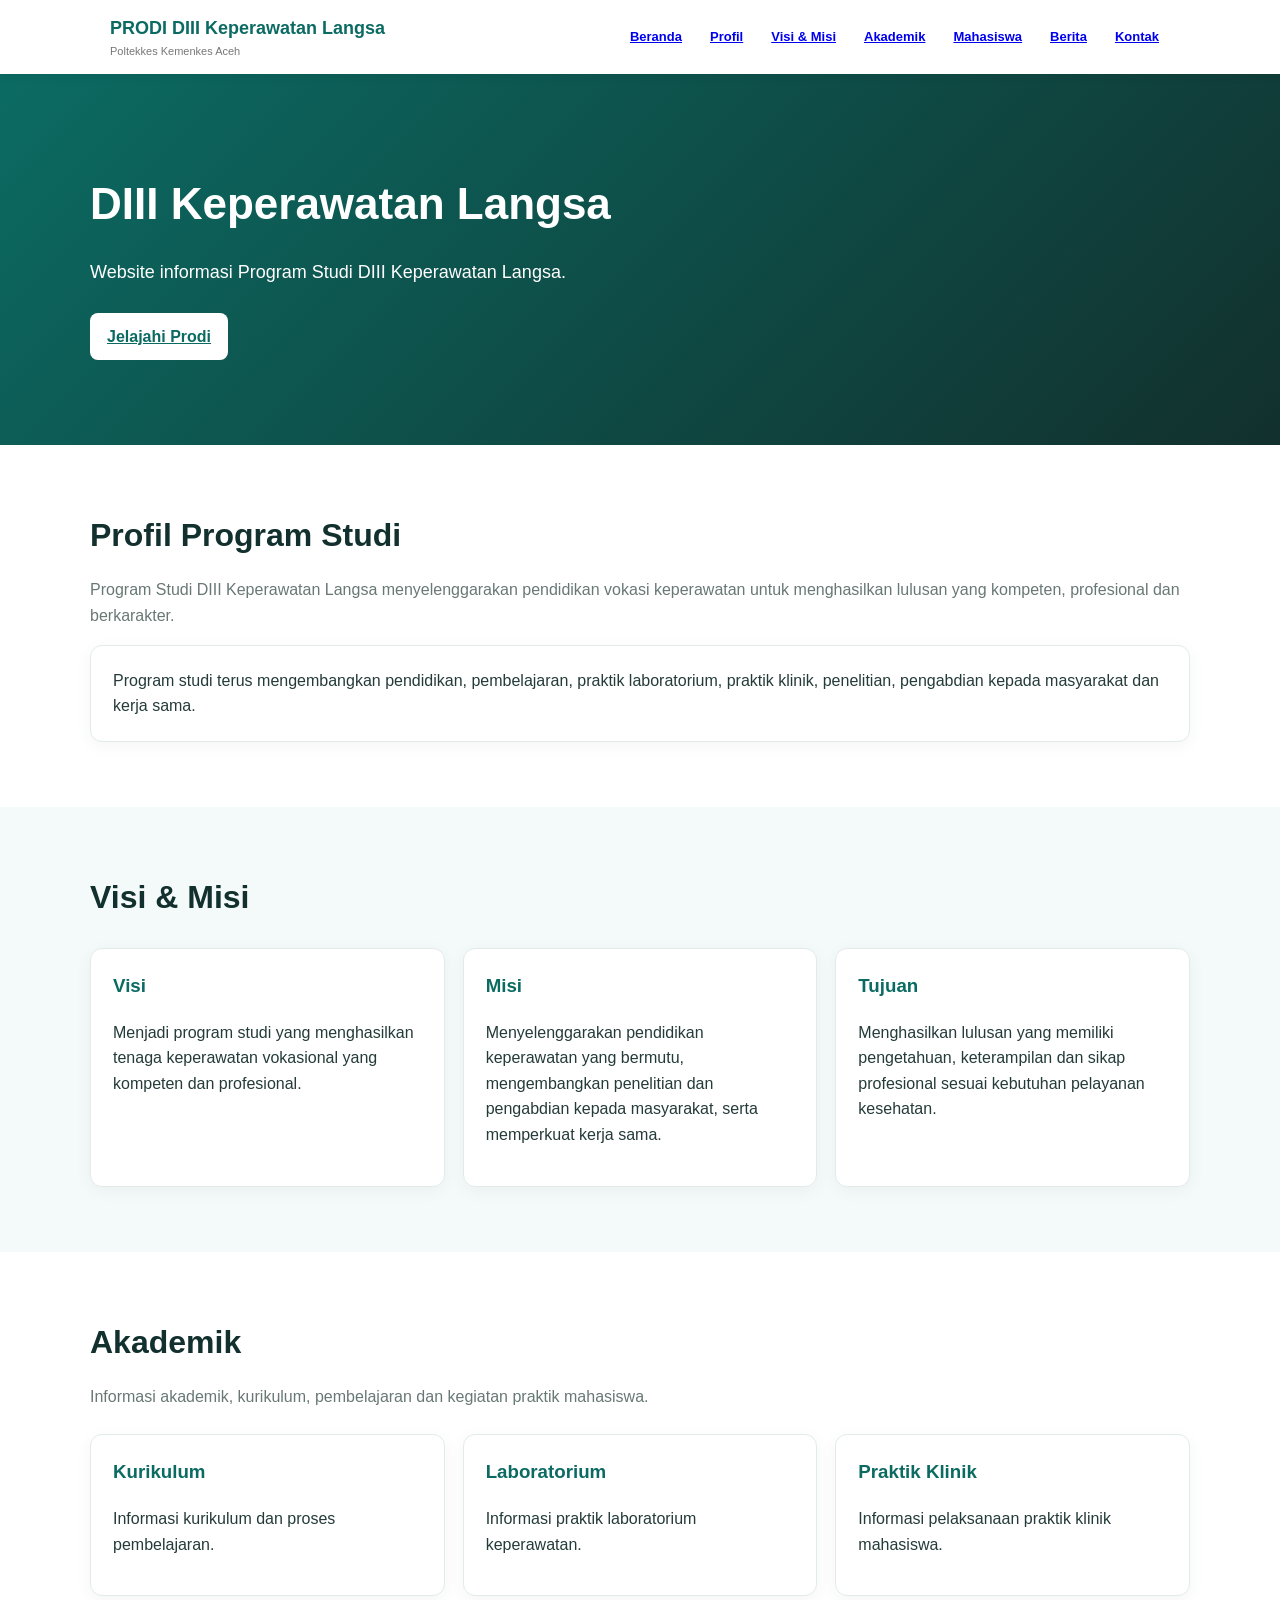
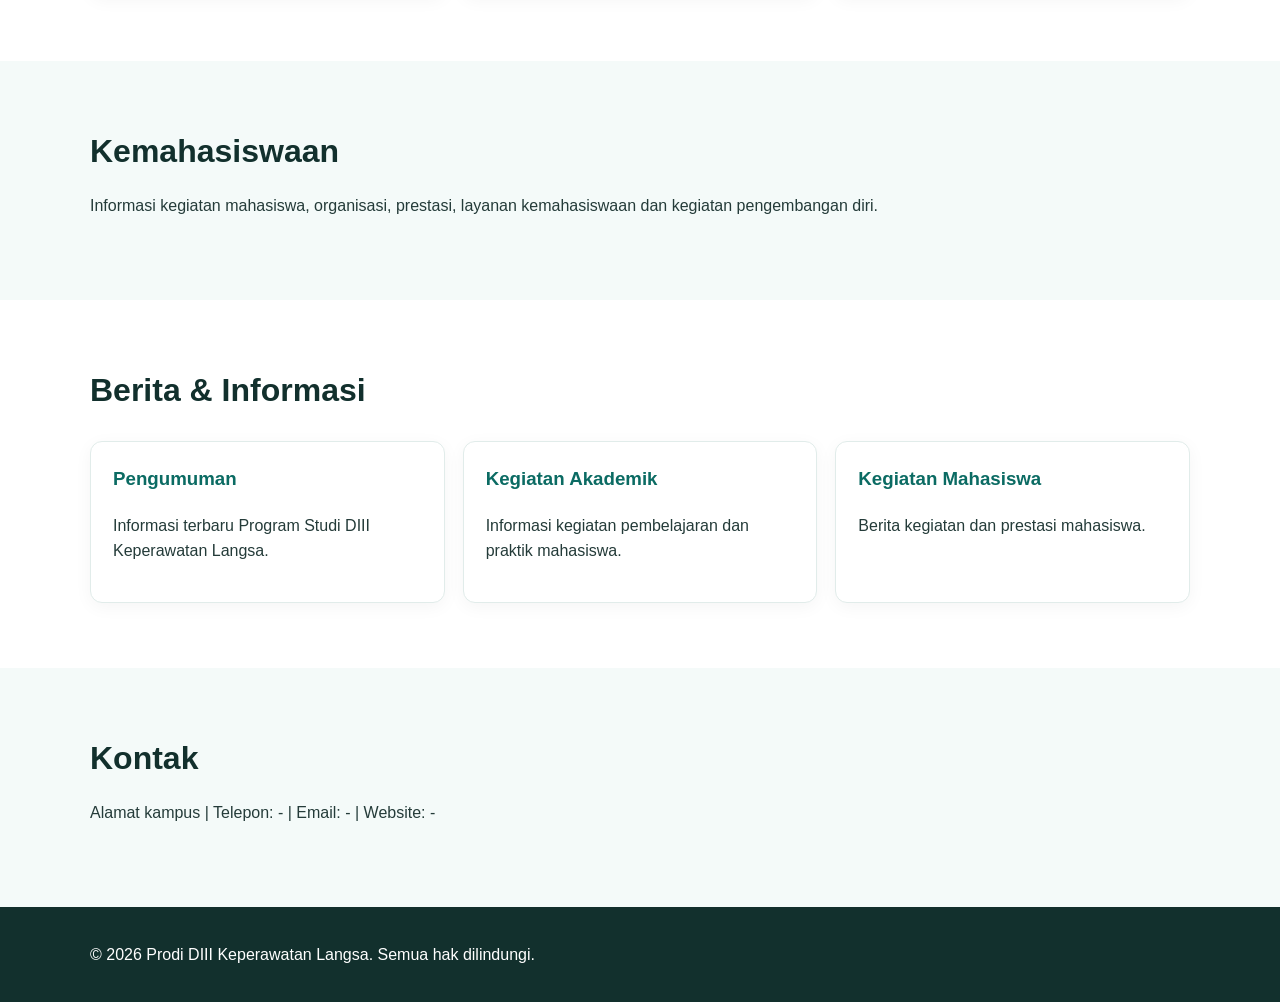
==== commit 8cad4769: "Add files via upload" ====
--- a/index.html
+++ b/index.html
@@ -4,166 +4,126 @@
 <meta charset="UTF-8">
 <meta name="viewport" content="width=device-width, initial-scale=1.0">
 <title>Prodi DIII Keperawatan Langsa</title>
-<meta name="description" content="Website resmi Program Studi DIII Keperawatan Langsa">
 <style>
-:root{--primary:#0b6b63;--secondary:#0f8b7e;--accent:#eab308;--dark:#12302d;--light:#f4faf9;--white:#fff;--text:#263b39;--muted:#6b7d7a}
+:root{--primary:#0b6b63;--secondary:#0f8b7e;--bg:#f4faf9;--text:#243b39}
 *{box-sizing:border-box;scroll-behavior:smooth}
-body{margin:0;font-family:Arial,Helvetica,sans-serif;color:var(--text);background:#fff;line-height:1.6}
-a{text-decoration:none;color:inherit}
-header{position:sticky;top:0;z-index:1000;background:rgba(255,255,255,.96);box-shadow:0 2px 15px rgba(0,0,0,.08)}
-.nav{max-width:1180px;margin:auto;display:flex;align-items:center;justify-content:space-between;padding:13px 20px}
-.brand{display:flex;align-items:center;gap:12px;font-weight:800;color:var(--dark)}
-.logo{width:180px;height:48px;object-fit:contain;border-radius:8px;background:#fff}
-.brand small{display:block;color:var(--muted);font-weight:500;font-size:11px}
-.menu{display:flex;gap:5px;align-items:center;flex-wrap:wrap}
-.menu a{padding:9px 11px;border-radius:9px;font-size:13px;font-weight:700}
-.menu a:hover{background:var(--light);color:var(--primary)}
-.hero{background:linear-gradient(90deg,rgba(3,55,49,.92),rgba(11,107,99,.62)),url("[data-uri]") center/cover;color:#fff}
-.hero-inner{max-width:1180px;margin:auto;min-height:560px;padding:85px 20px;display:grid;grid-template-columns:1.2fr .8fr;align-items:center;gap:40px}
-.badge{display:inline-block;background:rgba(255,255,255,.15);border:1px solid rgba(255,255,255,.25);padding:7px 13px;border-radius:999px;font-size:13px}
-h1{font-size:clamp(38px,6vw,66px);line-height:1.05;margin:18px 0}
-.hero p{font-size:18px;max-width:650px;color:#e9fffb}
-.btns{display:flex;gap:12px;flex-wrap:wrap;margin-top:25px}
-.btn{padding:12px 18px;border-radius:10px;font-weight:800;display:inline-block}
-.btn.primary{background:#fff;color:var(--primary)}
-.btn.outline{border:1px solid rgba(255,255,255,.5);color:#fff}
-.hero-card{background:rgba(255,255,255,.11);border:1px solid rgba(255,255,255,.2);padding:25px;border-radius:22px;backdrop-filter:blur(8px)}
-.hero-card h3{margin-top:0}
-.statgrid{display:grid;grid-template-columns:repeat(2,1fr);gap:12px}
-.stat{background:rgba(255,255,255,.1);padding:17px;border-radius:14px}
-.stat b{font-size:25px;display:block}.stat span{font-size:12px;color:#d8fffa}
-section{padding:75px 20px}
-.container{max-width:1180px;margin:auto}
-.eyebrow{color:var(--secondary);font-weight:800;text-transform:uppercase;letter-spacing:1.5px;font-size:12px}
-.title{font-size:36px;line-height:1.15;margin:8px 0 12px;color:var(--dark)}
-.lead{color:var(--muted);max-width:760px}
-.grid{display:grid;grid-template-columns:repeat(3,1fr);gap:20px;margin-top:30px}
-.card{background:#fff;border:1px solid #e4eeec;border-radius:17px;padding:23px;box-shadow:0 7px 25px rgba(10,70,65,.06)}
-.card h3{margin-top:0;color:var(--dark)} .history p{margin:0 0 14px;text-align:justify}.history p:first-child{font-weight:700}
-.icon{width:45px;height:45px;border-radius:12px;background:var(--light);display:grid;place-items:center;font-size:22px;margin-bottom:13px}
-.alt{background:var(--light)}
-.two{display:grid;grid-template-columns:1fr 1fr;gap:35px;align-items:start}
-.list{padding-left:20px}.list li{margin:10px 0}
-.org{display:flex;flex-direction:column;align-items:center;gap:14px;margin-top:30px}
-.orgbox{background:#fff;border:2px solid #cfe5e1;border-radius:12px;padding:15px 28px;text-align:center;min-width:220px;font-weight:800}
-.orgbox small{display:block;color:var(--muted);font-weight:500}
-.line{height:24px;width:2px;background:#b8d8d3}
-.gallery{display:grid;grid-template-columns:repeat(4,1fr);gap:14px;margin-top:30px}
-.photo{height:180px;border-radius:15px;background:linear-gradient(135deg,#d9efeb,#9fd8d0);display:flex;align-items:end;padding:15px;font-weight:800;color:#17413d}
-.news{display:grid;grid-template-columns:repeat(3,1fr);gap:18px}
-.news .card{padding:0;overflow:hidden}.newsimg{height:145px;background:linear-gradient(135deg,#d6eeea,#8accc1)}.newsbody{padding:18px}
-footer{background:#092f2b;color:#d8efec;padding:45px 20px}
-.footergrid{max-width:1180px;margin:auto;display:grid;grid-template-columns:1.3fr 1fr 1fr;gap:30px}
-footer h3{color:#fff}
-.copy{text-align:center;border-top:1px solid rgba(255,255,255,.12);margin-top:30px;padding-top:20px;font-size:12px}
-.mobile{display:none;background:none;border:0;font-size:25px}
-@media(max-width:900px){.hero-inner,.two{grid-template-columns:1fr}.grid,.news{grid-template-columns:1fr 1fr}.gallery{grid-template-columns:1fr 1fr}.menu{display:none}.mobile{display:block}}
-@media(max-width:600px){.grid,.news,.gallery{grid-template-columns:1fr}.hero-inner{padding:60px 20px}.statgrid{grid-template-columns:1fr 1fr}.title{font-size:30px}}
+body{margin:0;font-family:Arial,sans-serif;color:var(--text);background:#fff;line-height:1.6}
+header{position:sticky;top:0;background:#fff;box-shadow:0 2px 10px #0001;z-index:10}
+.nav{max-width:1100px;margin:auto;padding:14px 20px;display:flex;align-items:center;justify-content:space-between;gap:20px}
+.logo{font-weight:bold;color:var(--primary);font-size:18px}.logo small{display:block;color:#777;font-size:11px;font-weight:normal}
+nav{display:flex;gap:6px;flex-wrap:wrap}nav a{padding:8px 11px;border-radius:7px;font-size:13px;font-weight:bold}nav a:hover{background:var(--bg);color:var(--primary)}
+.hero{background:linear-gradient(135deg,#0b6b63,#12302d);color:#fff;padding:85px 20px}
+.hero-inner{max-width:1100px;margin:auto}.hero h1{font-size:44px;margin:10px 0}.hero p{max-width:720px;font-size:18px}
+.btn{display:inline-block;padding:11px 17px;border-radius:8px;background:#fff;color:var(--primary);font-weight:bold;margin:8px 6px 0 0}
+section{padding:65px 20px}.container{max-width:1100px;margin:auto}
+.title{font-size:32px;margin:0 0 10px;color:#12302d}.lead{color:#687875}
+.grid{display:grid;grid-template-columns:repeat(3,1fr);gap:18px;margin-top:25px}.card{padding:22px;border:1px solid #e1ecea;border-radius:12px;background:#fff;box-shadow:0 4px 18px #0000000b}.card h3{margin-top:0;color:var(--primary)}
+.alt{background:var(--bg)}footer{background:#12302d;color:#fff;padding:35px 20px}
+@media(max-width:800px){.nav{align-items:flex-start;flex-direction:column}.grid{grid-template-columns:1fr 1fr}.hero h1{font-size:34px}}
+@media(max-width:550px){nav{display:grid;grid-template-columns:1fr 1fr;width:100%}.grid{grid-template-columns:1fr}}
 </style>
 </head>
 <body>
-<header>
-<nav class="nav">
-<a class="brand" href="#beranda"><img class="logo" src="[data-uri]" alt="Logo Poltekkes Kemenkes Aceh"><div>PRODI DIII KEPERAWATAN LANGSA<small>Program Studi Keperawatan</small></div></a>
-<button class="mobile" onclick="toggleMenu()">☰</button>
-<div class="menu" id="menu">
-<a href="#profil">Profil</a><a href="#visi">Visi & Misi</a><a href="#struktur">Struktur</a><a href="#akademik">Akademik</a><a href="#kemahasiswaan">Mahasiswa</a><a href="#mutu">Penjaminan Mutu</a><a href="#dokumentasi">Dokumentasi</a><a href="#berita">Berita</a><a href="#kontak">Kontak</a>
-</div>
-</nav>
-</header>
+<header><div class="nav">
+  <div class="logo" id="siteLogo">PRODI DIII Keperawatan Langsa<small>Poltekkes Kemenkes Aceh</small></div>
+  <nav id="menu"></nav>
+</div></header>
 
 <main>
-<section class="hero" id="beranda">
-<div class="hero-inner">
-<div>
-<span class="badge">Website Informasi Program Studi</span>
-<h1>DIII Keperawatan Langsa</h1>
-<p>Membangun lulusan keperawatan vokasional yang kompeten, profesional, berkarakter, dan siap memberikan pelayanan keperawatan yang bermutu.</p>
-<div class="btns"><a class="btn primary" href="#profil">Jelajahi Prodi</a><a class="btn outline" href="#dokumentasi">Lihat Kegiatan</a></div>
-</div>
-<div class="hero-card">
-<h3>Informasi Singkat</h3>
-<div class="statgrid">
-<div class="stat"><b>DIII</b><span>Jenjang Pendidikan</span></div>
-<div class="stat"><b>Keperawatan</b><span>Program Studi</span></div>
-<div class="stat"><b>Langsa</b><span>Lokasi</span></div>
-<div class="stat"><b>2026</b><span>Portal Informasi</span></div>
-</div>
-</div>
-</div>
-</section>
+<section class="hero" id="beranda"><div class="hero-inner">
+  <div id="heroContent"></div>
+</div></section>
 
-<section id="profil"><div class="container"><span class="eyebrow">Tentang Kami</span><h2 class="title">Sejarah Singkat Program Studi</h2><p class="lead">Perjalanan kelembagaan dan perkembangan Program Studi D-III Keperawatan Langsa.</p><div class="card history"><p>SEJARAH SINGKAT PROGRAM STUDI D-III KEPERAWATAN LANGSA</p><p>1. Latar Belakang Pendirian</p><p>Program Studi Diploma III Keperawatan Langsa merupakan salah satu program studi pada Jurusan Keperawatan, Politeknik Kesehatan Kementerian Kesehatan Aceh. Keberadaan Program Studi D-III Keperawatan Langsa tidak terlepas dari kebijakan pemerintah dalam mengembangkan dan meningkatkan mutu pendidikan tenaga kesehatan, khususnya tenaga keperawatan, guna memenuhi kebutuhan sumber daya manusia kesehatan di Provinsi Aceh.</p><p>Program Studi D-III Keperawatan Langsa secara resmi menjadi bagian dari sistem pendidikan tinggi kesehatan melalui pembentukan Politeknik Kesehatan Banda Aceh pada tanggal 12 November 2001, berdasarkan Keputusan Menteri Kesehatan Republik Indonesia Nomor 1207/Menkes/SK/XI/2001. Pada saat pendiriannya, Politeknik Kesehatan Banda Aceh merupakan hasil penggabungan atau konversi beberapa institusi pendidikan tenaga kesehatan jenjang Diploma III yang sebelumnya telah berdiri secara terpisah.</p><p>Pada tahap awal pembentukannya, Politeknik Kesehatan Banda Aceh memiliki beberapa jurusan, salah satunya adalah Jurusan Keperawatan, yang terdiri atas Program Studi D-III Keperawatan Banda Aceh, Program Studi D-III Keperawatan Langsa, dan Program Studi D-III Keperawatan Meulaboh. Dengan demikian, Program Studi D-III Keperawatan Langsa sejak awal memiliki peran strategis dalam penyelenggaraan pendidikan vokasi keperawatan di wilayah Aceh bagian timur.</p><p>2. Perkembangan Kelembagaan</p><p>Pada tahun 2002, Politeknik Kesehatan Banda Aceh mengalami perubahan nama menjadi Politeknik Kesehatan Nanggroe Aceh Darussalam (Poltekkes NAD). Perubahan nama tersebut merupakan bagian dari penyesuaian kelembagaan dan perkembangan administrasi pemerintahan di Provinsi Aceh.</p><p>Sejalan dengan perubahan nomenklatur Departemen Kesehatan menjadi Kementerian Kesehatan, nama institusi kemudian berubah menjadi Politeknik Kesehatan Kementerian Kesehatan Aceh atau Poltekkes Kemenkes Aceh. Dalam struktur kelembagaannya, Program Studi D-III Keperawatan Langsa tetap berada di bawah koordinasi Jurusan Keperawatan Poltekkes Kemenkes Aceh.</p><p>Perubahan kelembagaan tersebut diarahkan untuk memperkuat tata kelola pendidikan, meningkatkan efisiensi pengelolaan sumber daya, memperjelas status kelembagaan dosen dan mahasiswa, serta meningkatkan kualitas proses pembelajaran dan mutu lulusan tenaga kesehatan.</p><p>3. Alih Bina Penyelenggaraan Pendidikan</p><p>Dalam perkembangan selanjutnya, penyelenggaraan pendidikan pada Poltekkes Kemenkes Aceh mengalami penyesuaian pembinaan kelembagaan. Berdasarkan Keputusan Menteri Pendidikan dan Kebudayaan Republik Indonesia Nomor 355/E/O/2012, penyelenggaraan program studi pada Politeknik Kesehatan Kementerian Kesehatan dialihbinakan dari Kementerian Kesehatan kepada Kementerian Pendidikan dan Kebudayaan.</p><p>Alih bina tersebut merupakan bagian dari penataan penyelenggaraan pendidikan tinggi secara nasional. Meskipun demikian, Poltekkes Kemenkes Aceh tetap memiliki karakteristik sebagai perguruan tinggi vokasi bidang kesehatan yang berorientasi pada penguasaan keterampilan profesional dan kesiapan lulusan memasuki dunia kerja.</p><p>Program Studi D-III Keperawatan Langsa melaksanakan pendidikan dengan mengacu pada peraturan perundang-undangan di bidang pendidikan tinggi, kebijakan Kementerian Kesehatan, standar nasional pendidikan tinggi, serta ketentuan dan standar mutu yang berlaku pada Poltekkes Kemenkes Aceh.</p><p>4. Perkembangan Program Studi</p><p>Sejak berdiri, Program Studi D-III Keperawatan Langsa terus melaksanakan pengembangan secara bertahap dalam berbagai bidang, meliputi:</p><p>Pengembangan kurikulum, sesuai dengan perkembangan ilmu pengetahuan dan teknologi keperawatan, kebutuhan pelayanan kesehatan, serta tuntutan kompetensi lulusan pendidikan vokasi.</p><p>Peningkatan kualitas sumber daya manusia, melalui pendidikan lanjut, pelatihan, seminar, workshop, pengembangan kompetensi klinik, dan kegiatan pengembangan profesional lainnya.</p><p>Peningkatan mutu proses pembelajaran, melalui penyusunan Rencana Pembelajaran Semester, pengembangan bahan ajar, penerapan metode pembelajaran aktif, pembelajaran berbasis kasus, praktik laboratorium, serta praktik klinik di fasilitas pelayanan kesehatan.</p><p>Pengembangan sarana dan prasarana, terutama laboratorium keperawatan, ruang pembelajaran, fasilitas teknologi informasi, perpustakaan, dan fasilitas pendukung praktik mahasiswa.</p><p>Penguatan kerja sama, dengan rumah sakit, puskesmas, klinik, institusi pendidikan, pemerintah daerah, organisasi profesi, dan berbagai mitra lain yang relevan dengan pelaksanaan pendidikan keperawatan.</p><p>Pengembangan penelitian dan pengabdian kepada masyarakat, sebagai bagian dari pelaksanaan tridarma perguruan tinggi.</p><p>Penguatan sistem penjaminan mutu, melalui pelaksanaan kebijakan, standar, monitoring, evaluasi, pengendalian, dan peningkatan mutu secara berkelanjutan.</p><p>Pengembangan tersebut dilaksanakan untuk memastikan bahwa lulusan Program Studi D-III Keperawatan Langsa memiliki kompetensi pengetahuan, keterampilan, dan sikap profesional yang sesuai dengan kebutuhan pelayanan kesehatan masyarakat.</p><p>5. Peran dan Kontribusi Program Studi</p><p>Program Studi D-III Keperawatan Langsa memiliki peran penting dalam menghasilkan tenaga keperawatan vokasional yang mampu memberikan pelayanan keperawatan secara profesional, aman, etis, dan berorientasi pada kebutuhan pasien serta masyarakat.</p><p>Lulusan program studi diharapkan mampu bekerja pada berbagai fasilitas pelayanan kesehatan, seperti rumah sakit, puskesmas, klinik, fasilitas pelayanan kesehatan lainnya, maupun bidang pelayanan keperawatan yang relevan. Selain itu, lulusan juga diharapkan memiliki kemampuan untuk berkomunikasi secara efektif, bekerja sama dalam tim kesehatan, menerapkan keselamatan pasien, melaksanakan pendidikan kesehatan, serta berpartisipasi dalam kegiatan promotif, preventif, kuratif, dan rehabilitatif.</p><p>Keberadaan Program Studi D-III Keperawatan Langsa juga memberikan kontribusi terhadap peningkatan akses pendidikan tenaga kesehatan bagi masyarakat di wilayah Kota Langsa dan daerah sekitarnya. Dengan lokasi yang strategis di wilayah Aceh bagian timur, program studi berperan dalam mendukung pemenuhan kebutuhan tenaga keperawatan, baik pada tingkat lokal, regional, maupun nasional.</p><p>6. Kondisi dan Pengembangan Mutakhir</p><p>Dalam menghadapi perkembangan ilmu pengetahuan, teknologi kesehatan, tuntutan mutu pelayanan, serta perubahan kebutuhan masyarakat, Program Studi D-III Keperawatan Langsa terus melakukan pembenahan dan pengembangan. Pengembangan tersebut diarahkan pada peningkatan relevansi kurikulum, penguatan pembelajaran berbasis kompetensi, peningkatan kualitas praktik klinik, penguatan keterampilan komunikasi dan profesionalisme mahasiswa, serta peningkatan keterlibatan dosen dan mahasiswa dalam penelitian dan pengabdian kepada masyarakat.</p><p>Program studi juga berupaya memperkuat hubungan dengan pengguna lulusan dan mitra kerja sama untuk memperoleh masukan mengenai kebutuhan kompetensi tenaga keperawatan. Masukan tersebut menjadi dasar dalam pelaksanaan evaluasi dan peningkatan mutu pendidikan, sehingga lulusan yang dihasilkan dapat memenuhi kebutuhan dunia kerja dan memberikan kontribusi nyata dalam peningkatan derajat kesehatan masyarakat.</p><p>7. Penutup</p><p>Dengan perjalanan kelembagaan yang dimulai sejak tahun 2001, Program Studi D-III Keperawatan Langsa telah menjadi bagian penting dari pengembangan pendidikan tenaga keperawatan di Provinsi Aceh. Melalui penyelenggaraan pendidikan vokasi, pelaksanaan tridarma perguruan tinggi, penguatan tata kelola, peningkatan kualitas sumber daya manusia, serta pengembangan kerja sama dengan berbagai pihak, Program Studi D-III Keperawatan Langsa berkomitmen untuk menghasilkan lulusan yang kompeten, profesional, beretika, adaptif, dan mampu memberikan pelayanan keperawatan yang bermutu.</p><p>Sejarah dan perkembangan tersebut menjadi dasar bagi Program Studi D-III Keperawatan Langsa untuk terus melakukan perbaikan dan peningkatan mutu secara berkelanjutan sesuai dengan visi, misi, tujuan, dan sasaran strategis institusi serta kebutuhan masyarakat dan sistem pelayanan kesehatan.</p></div></div></section>
+<section id="profil"><div class="container">
+  <h2 class="title" id="profilTitle">Profil Program Studi</h2>
+  <p class="lead" id="profilText"></p>
+  <div class="card" id="profilDetail"></div>
+</div></section>
 
-<section class="alt" id="visi"><div class="container"><span class="eyebrow">Arah Pengembangan</span><h2 class="title">Visi, Misi, Tujuan dan Sasaran Strategis</h2><div class="card"><img src="[data-uri]